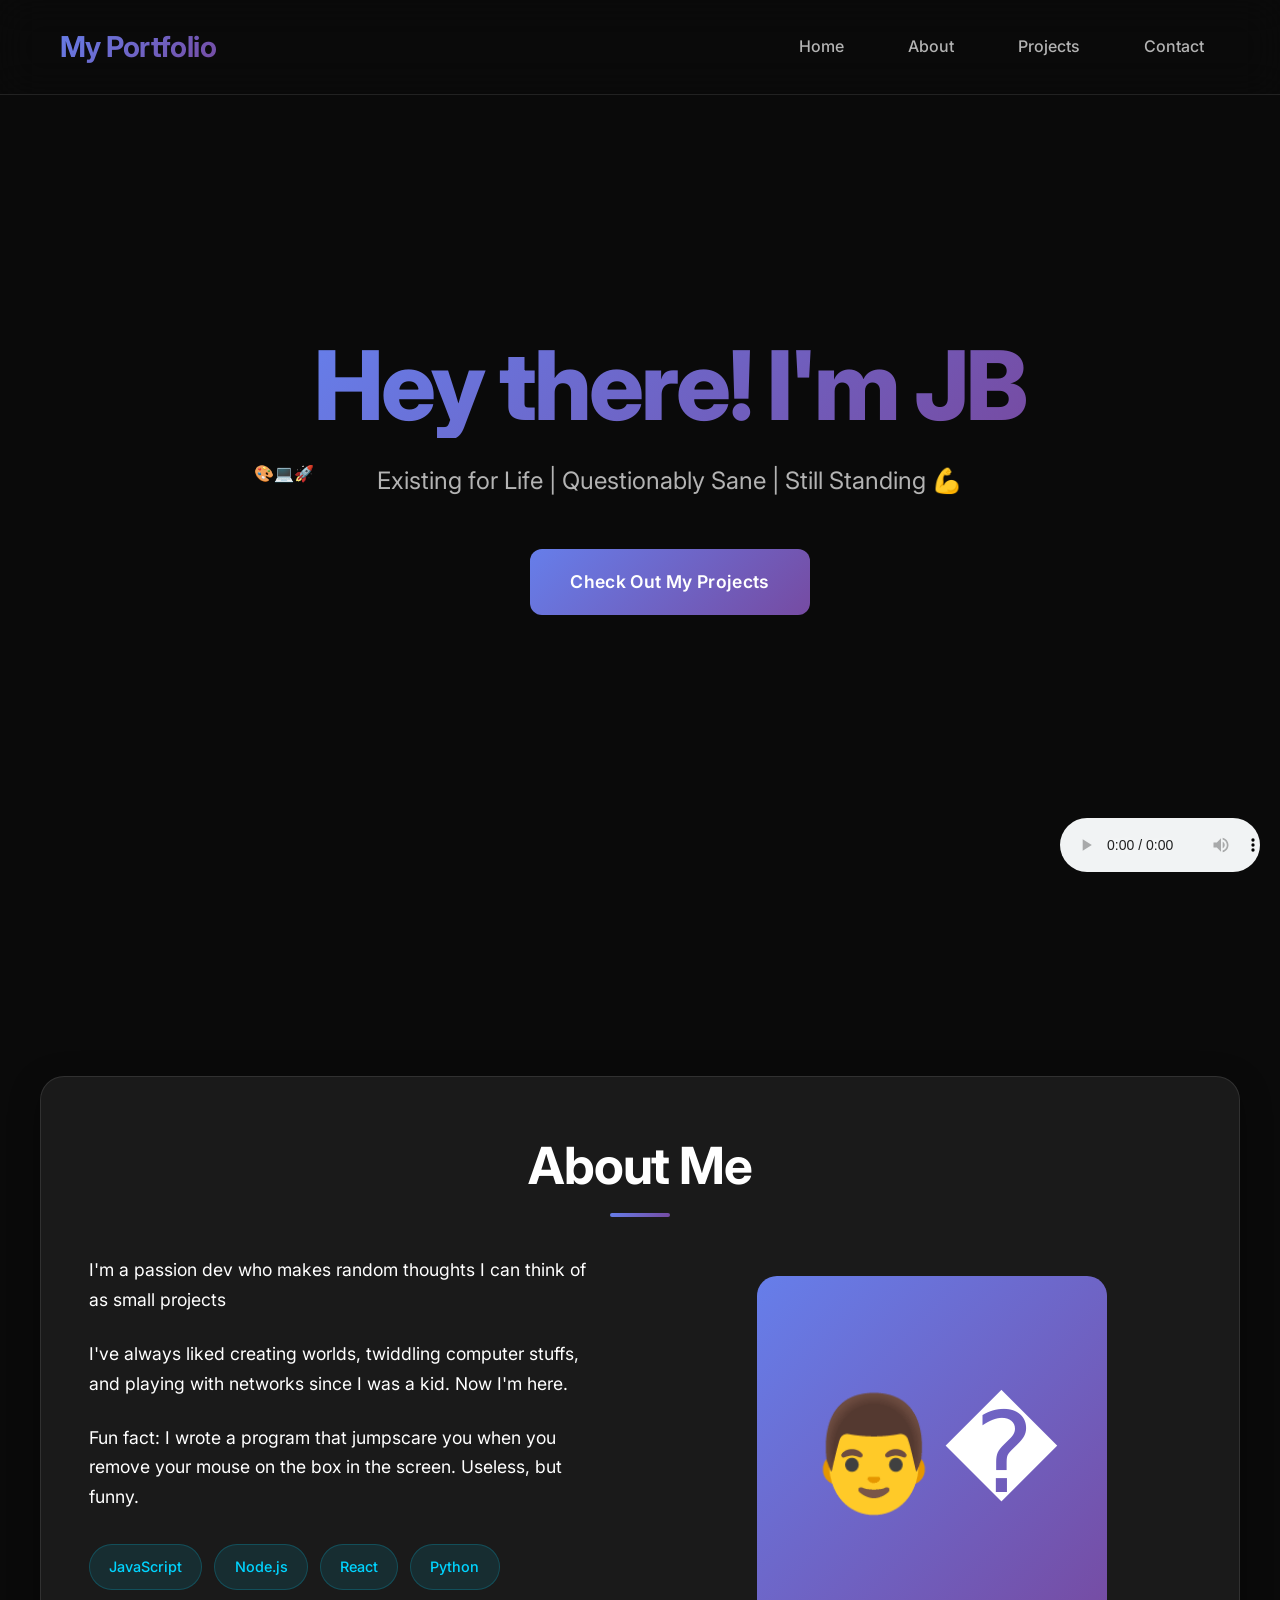
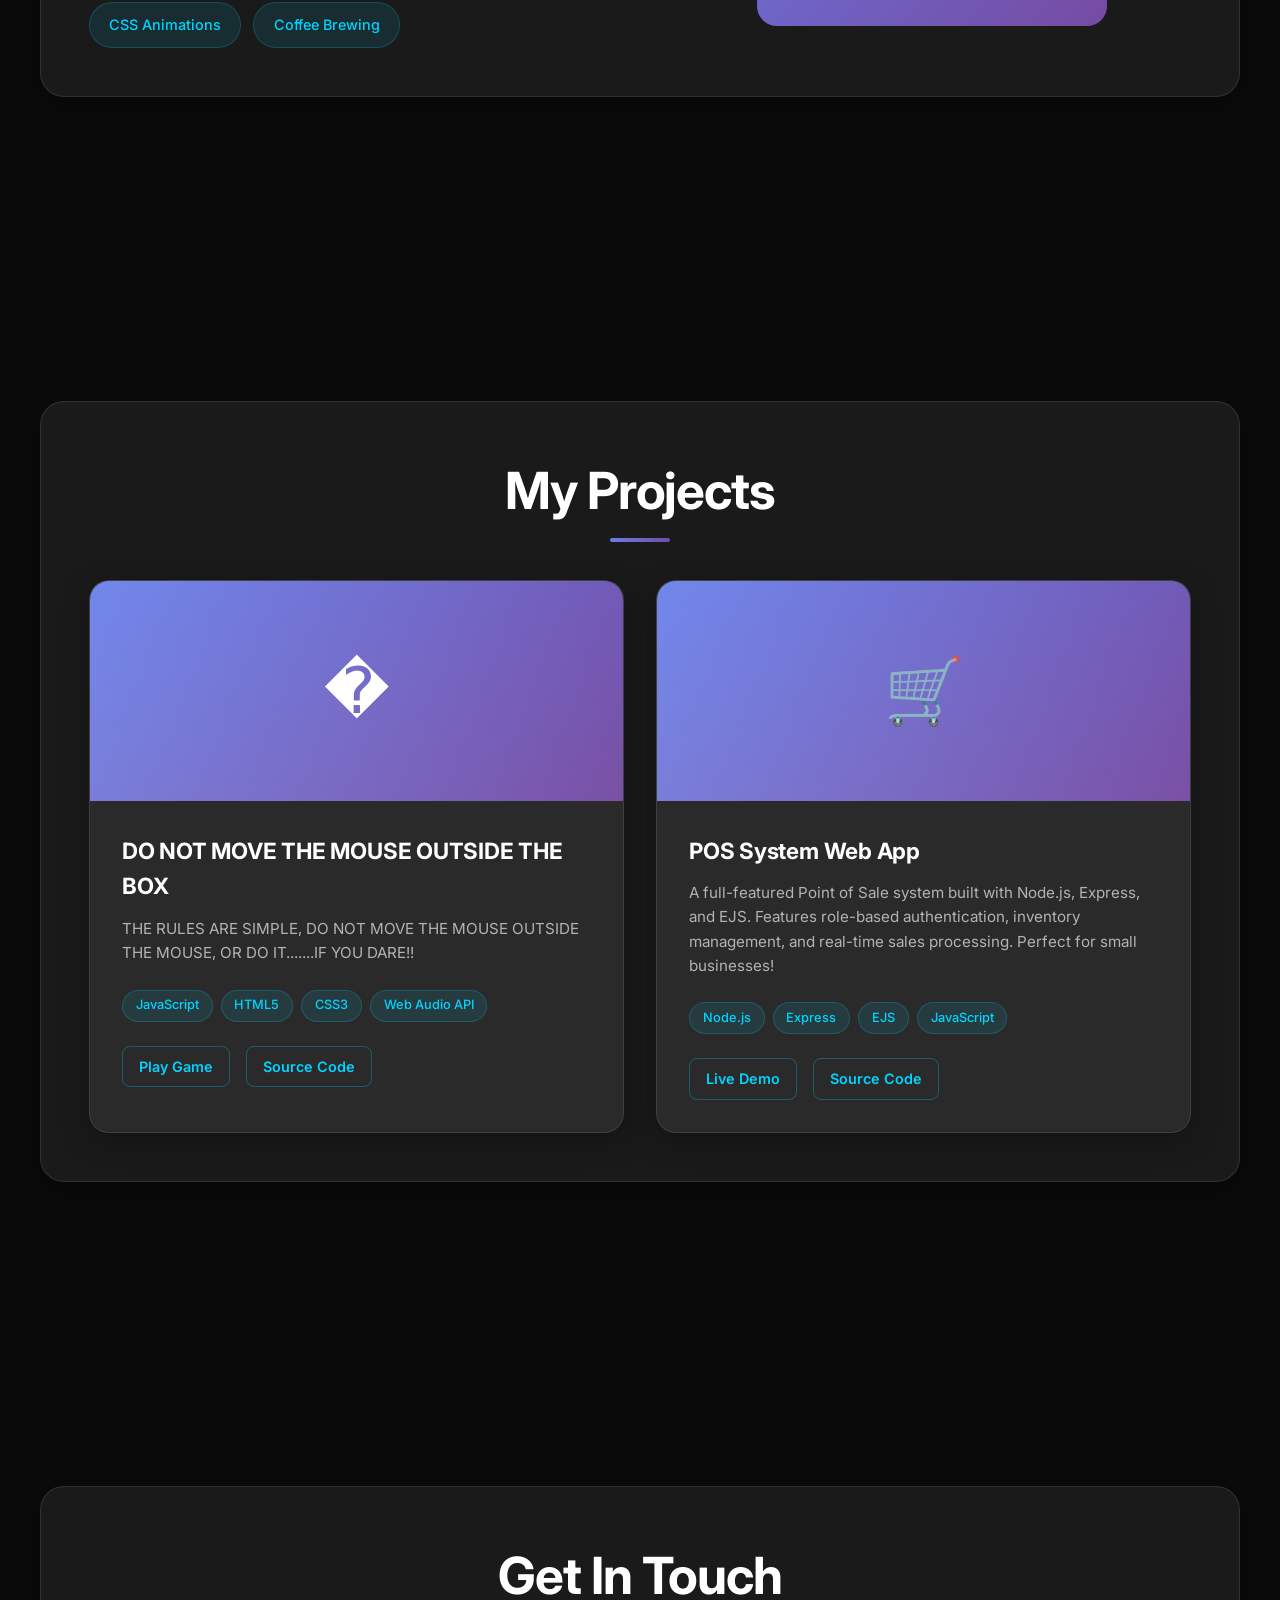
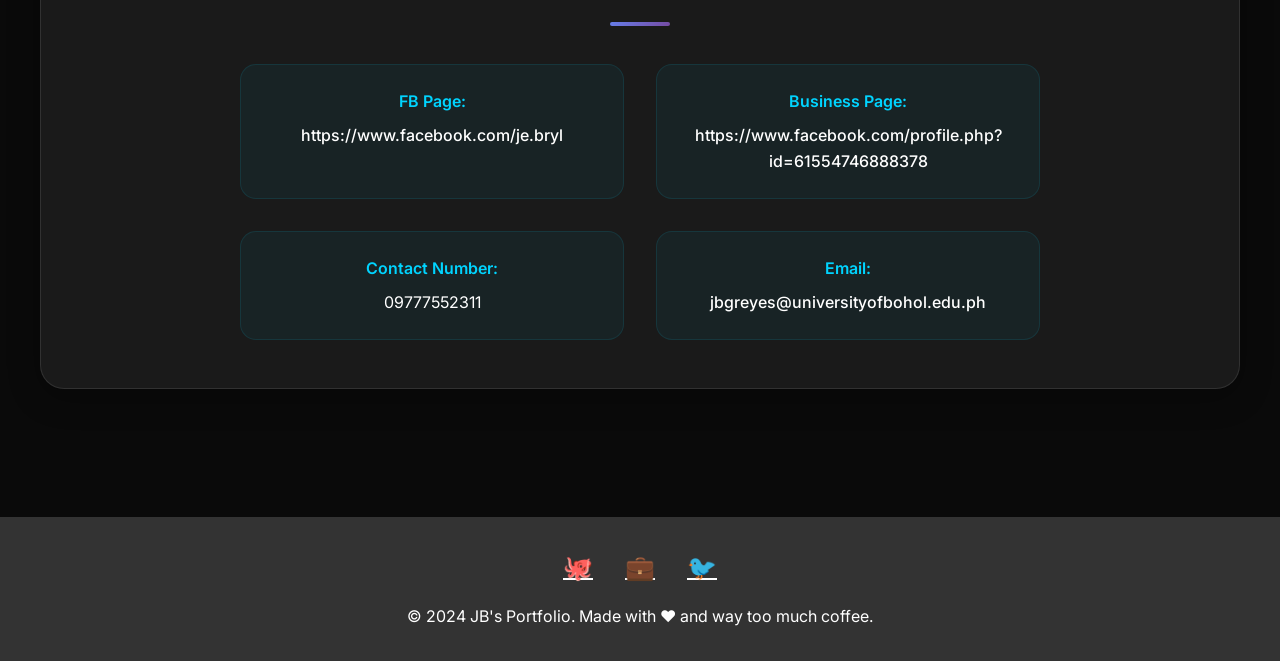
==== index.html @ 323957d1 "Add files via upload" ====
<!DOCTYPE html>
<html lang="en">
<head>
    <meta charset="UTF-8">
    <meta name="viewport" content="width=device-width, initial-scale=1.0">
    <title>JB's Epic Portfolio - Still Standing Edition</title>
    <link href="https://fonts.googleapis.com/css2?family=Inter:wght@300;400;500;600;700&family=JetBrains+Mono:wght@400;500&display=swap" rel="stylesheet">
    <style>
        :root {
            --bg-primary: #0a0a0a;
            --bg-secondary: #1a1a1a;
            --bg-accent: #2a2a2a;
            --text-primary: #ffffff;
            --text-secondary: #b3b3b3;
            --accent-color: #00d4ff;
            --accent-hover: #00a8cc;
            --border-color: #333333;
            --shadow: 0 8px 32px rgba(0, 0, 0, 0.3);
            --shadow-hover: 0 12px 40px rgba(0, 0, 0, 0.4);
            --gradient: linear-gradient(135deg, #667eea 0%, #764ba2 100%);
        }

        * {
            margin: 0;
            padding: 0;
            box-sizing: border-box;
        }

        body {
            font-family: 'Inter', -apple-system, BlinkMacSystemFont, 'Segoe UI', Roboto, sans-serif;
            line-height: 1.6;
            color: var(--text-primary);
            background: var(--bg-primary);
            overflow-x: hidden;
            scroll-behavior: smooth;
        }
        
        /* Full-screen GIF background */
        #gif-background {
            position: fixed;
            top: 0;
            left: 0;
            width: 100%;
            height: 100%;
            background: url('cat.gif') no-repeat center center;
            background-size: cover;
            background-attachment: fixed;
            z-index: -1;
            opacity: 0.8;
            pointer-events: none;
        }

        .container {
            max-width: 1200px;
            margin: 0 auto;
            padding: 0 20px;
        }

        /* Header */
        header {
            position: fixed;
            top: 0;
            width: 100%;
            background: rgba(10, 10, 10, 0.8);
            backdrop-filter: blur(20px);
            -webkit-backdrop-filter: blur(20px);
            border-bottom: 1px solid rgba(255, 255, 255, 0.1);
            z-index: 1000;
            padding: 1.5rem 0;
            transition: all 0.3s ease;
        }

        header.scrolled {
            background: rgba(10, 10, 10, 0.95);
            padding: 1rem 0;
        }

        nav {
            display: flex;
            justify-content: space-between;
            align-items: center;
        }

        .logo {
            font-size: 1.8rem;
            font-weight: 700;
            color: var(--text-primary);
            background: var(--gradient);
            -webkit-background-clip: text;
            -webkit-text-fill-color: transparent;
            background-clip: text;
            animation: none;
            letter-spacing: -0.02em;
        }

        nav ul {
            display: flex;
            list-style: none;
            gap: 2rem;
        }

        nav a {
            text-decoration: none;
            color: var(--text-secondary);
            font-weight: 500;
            font-size: 1rem;
            transition: all 0.3s cubic-bezier(0.4, 0, 0.2, 1);
            position: relative;
            padding: 0.5rem 1rem;
            border-radius: 8px;
        }

        nav a:hover {
            color: var(--accent-color);
            background: rgba(0, 212, 255, 0.1);
        }

        nav a::after {
            content: '';
            position: absolute;
            bottom: 0;
            left: 50%;
            width: 0;
            height: 2px;
            background: var(--accent-color);
            transition: all 0.3s ease;
            transform: translateX(-50%);
        }

        nav a:hover::after {
            width: 80%;
        }

        /* Hero Section */
        .hero {
            min-height: 100vh;
            display: flex;
            align-items: center;
            justify-content: center;
            position: relative;
            background: var(--bg-primary);
            overflow: hidden;
        }

        .hero::before {
            content: '';
            position: absolute;
            top: 0;
            left: 0;
            right: 0;
            bottom: 0;
            background: var(--gradient);
            opacity: 0.1;
            z-index: -1;
        }

        .hero-content {
            text-align: center;
            z-index: 2;
            max-width: 800px;
            animation: slideUp 1s cubic-bezier(0.4, 0, 0.2, 1);
        }

        @keyframes slideUp {
            from {
                opacity: 0;
                transform: translateY(60px);
            }
            to {
                opacity: 1;
                transform: translateY(0);
            }
        }

        .hero h1 {
            font-size: clamp(3rem, 8vw, 6rem);
            font-weight: 800;
            margin-bottom: 1.5rem;
            background: var(--gradient);
            -webkit-background-clip: text;
            -webkit-text-fill-color: transparent;
            background-clip: text;
            letter-spacing: -0.03em;
            line-height: 1.1;
        }

        .hero p {
            font-size: clamp(1.1rem, 2.5vw, 1.5rem);
            font-weight: 400;
            margin-bottom: 3rem;
            color: var(--text-secondary);
            max-width: 600px;
            margin-left: auto;
            margin-right: auto;
        }

        .btn {
            display: inline-flex;
            align-items: center;
            justify-content: center;
            padding: 1.2rem 2.5rem;
            background: var(--gradient);
            color: white;
            text-decoration: none;
            border-radius: 12px;
            font-weight: 600;
            font-size: 1.1rem;
            letter-spacing: 0.02em;
            transition: all 0.3s cubic-bezier(0.4, 0, 0.2, 1);
            position: relative;
            overflow: hidden;
            border: none;
            cursor: pointer;
        }

        .btn::before {
            content: '';
            position: absolute;
            top: 0;
            left: -100%;
            width: 100%;
            height: 100%;
            background: linear-gradient(90deg, transparent, rgba(255, 255, 255, 0.2), transparent);
            transition: left 0.5s ease;
        }

        .btn:hover::before {
            left: 100%;
        }

        .btn:hover {
            transform: translateY(-4px);
            box-shadow: var(--shadow-hover);
            filter: brightness(1.1);
        }

        section {
            padding: 8rem 0 5rem;
            background: var(--bg-primary);
            position: relative;
        }

        .section-content {
            opacity: 0;
            transform: translateY(40px);
            transition: all 0.8s cubic-bezier(0.4, 0, 0.2, 1);
            background: var(--bg-secondary);
            backdrop-filter: blur(20px);
            -webkit-backdrop-filter: blur(20px);
            border: 1px solid rgba(255, 255, 255, 0.1);
            margin: 3rem auto;
            max-width: 1200px;
            border-radius: 24px;
            padding: 3rem;
            box-shadow: var(--shadow);
        }

        .section-content.animate {
            opacity: 1;
            transform: translateY(0);
        }

        h2 {
            font-size: clamp(2rem, 4vw, 3.5rem);
            font-weight: 700;
            margin-bottom: 3rem;
            text-align: center;
            color: var(--text-primary);
            position: relative;
            letter-spacing: -0.02em;
        }

        h2::after {
            content: '';
            position: absolute;
            bottom: -10px;
            left: 50%;
            transform: translateX(-50%);
            width: 60px;
            height: 4px;
            background: var(--gradient);
            border-radius: 2px;
        }

        /* About Section */
        .about-grid {
            display: grid;
            grid-template-columns: 1fr 1fr;
            gap: 4rem;
            align-items: center;
        }

        .about-text {
            font-size: 1.1rem;
            line-height: 1.7;
            color: var(--text-primary);
        }

        .about-text p {
            margin-bottom: 1.5rem;
        }

        .skill-tags {
            display: flex;
            flex-wrap: wrap;
            gap: 0.75rem;
            margin-top: 2rem;
        }

        .skill-tag {
            background: rgba(0, 212, 255, 0.1);
            color: var(--accent-color);
            padding: 0.6rem 1.2rem;
            border-radius: 25px;
            font-size: 0.9rem;
            font-weight: 500;
            border: 1px solid rgba(0, 212, 255, 0.2);
            transition: all 0.3s cubic-bezier(0.4, 0, 0.2, 1);
            cursor: pointer;
        }

        .skill-tag:hover {
            transform: translateY(-2px) scale(1.05);
            background: var(--accent-color);
            color: var(--bg-primary);
            box-shadow: var(--shadow);
        }

        .profile-pic {
            width: 350px;
            height: 350px;
            background: var(--gradient);
            border-radius: 20px;
            display: flex;
            align-items: center;
            justify-content: center;
            font-size: 6rem;
            position: relative;
            overflow: hidden;
            margin: 0 auto;
        }

        .profile-pic::before {
            content: '👨‍�';
            position: absolute;
            font-size: 7rem;
            animation: float 6s ease-in-out infinite;
        }

        @keyframes float {
            0%, 100% { transform: translateY(0px); }
            50% { transform: translateY(-20px); }
        }

        /* Projects Section */
        .projects-grid {
            display: grid;
            grid-template-columns: repeat(auto-fit, minmax(320px, 1fr));
            gap: 2rem;
        }

        .project-card {
            background: var(--bg-accent);
            backdrop-filter: blur(20px);
            -webkit-backdrop-filter: blur(20px);
            border: 1px solid rgba(255, 255, 255, 0.1);
            border-radius: 20px;
            overflow: hidden;
            transition: all 0.4s cubic-bezier(0.4, 0, 0.2, 1);
            position: relative;
            box-shadow: var(--shadow);
        }

        .project-card::before {
            content: '';
            position: absolute;
            top: 0;
            left: 0;
            right: 0;
            bottom: 0;
            background: linear-gradient(135deg, rgba(0, 212, 255, 0.1), rgba(102, 126, 234, 0.1));
            opacity: 0;
            transition: opacity 0.3s ease;
            z-index: -1;
        }

        .project-card:hover::before {
            opacity: 1;
        }

        .project-card:hover {
            transform: translateY(-8px);
            box-shadow: var(--shadow-hover);
            border-color: rgba(0, 212, 255, 0.3);
        }

        .project-image {
            height: 220px;
            background: var(--gradient);
            display: flex;
            align-items: center;
            justify-content: center;
            font-size: 4rem;
            position: relative;
            overflow: hidden;
        }

        .project-image::before {
            content: '';
            position: absolute;
            top: 0;
            left: 0;
            right: 0;
            bottom: 0;
            background: linear-gradient(45deg, rgba(255, 255, 255, 0.1), transparent);
            z-index: 1;
        }

        .project-content {
            padding: 2rem;
            position: relative;
            z-index: 2;
        }

        .project-title {
            font-size: 1.4rem;
            font-weight: 700;
            margin-bottom: 0.8rem;
            color: var(--text-primary);
            letter-spacing: -0.01em;
        }

        .project-description {
            color: var(--text-secondary);
            margin-bottom: 1.5rem;
            line-height: 1.6;
            font-size: 0.95rem;
        }

        .project-tech {
            display: flex;
            flex-wrap: wrap;
            gap: 0.5rem;
            margin-bottom: 1.5rem;
        }

        .tech-tag {
            background: rgba(0, 212, 255, 0.1);
            color: var(--accent-color);
            padding: 0.3rem 0.8rem;
            border-radius: 20px;
            font-size: 0.8rem;
            font-weight: 500;
            border: 1px solid rgba(0, 212, 255, 0.2);
        }

        .project-links {
            display: flex;
            gap: 1rem;
        }

        .project-link {
            color: var(--accent-color);
            text-decoration: none;
            font-weight: 600;
            font-size: 0.9rem;
            transition: all 0.3s ease;
            padding: 0.5rem 1rem;
            border-radius: 8px;
            border: 1px solid rgba(0, 212, 255, 0.3);
        }

        .project-link:hover {
            background: var(--accent-color);
            color: var(--bg-primary);
            transform: translateY(-2px);
        }

        /* Contact Section */
        .contact-info {
            display: grid;
            grid-template-columns: repeat(auto-fit, minmax(300px, 1fr));
            gap: 2rem;
            max-width: 800px;
            margin: 0 auto;
        }

        .contact-item {
            background: rgba(0, 212, 255, 0.05);
            border: 1px solid rgba(0, 212, 255, 0.1);
            border-radius: 16px;
            padding: 1.5rem;
            text-align: center;
            transition: all 0.3s cubic-bezier(0.4, 0, 0.2, 1);
        }

        .contact-item:hover {
            transform: translateY(-4px);
            background: rgba(0, 212, 255, 0.1);
            border-color: rgba(0, 212, 255, 0.3);
            box-shadow: var(--shadow);
        }

        .contact-item strong {
            color: var(--accent-color);
            font-weight: 600;
            font-size: 1rem;
            margin-bottom: 0.5rem;
            display: block;
        }

        .contact-item a {
            color: var(--text-primary);
            text-decoration: none;
            font-weight: 500;
            transition: color 0.3s ease;
        }

        .contact-item a:hover {
            color: var(--accent-color);
        }

        /* Footer */
        footer {
            background: #333;
            color: white;
            text-align: center;
            padding: 2rem 0;
        }

        .social-links {
            display: flex;
            justify-content: center;
            gap: 2rem;
            margin-bottom: 1rem;
        }

        .social-link {
            color: white;
            font-size: 1.5rem;
            transition: all 0.3s ease;
        }

        .social-link:hover {
            transform: scale(1.2);
        }

        /* Audio */
        #bgm {
            position: fixed;
            bottom: 20px;
            right: 20px;
            z-index: 1000;
        }

        #bgm audio {
            width: 200px;
        }

        /* Responsive */
        @media (max-width: 768px) {
            .hero h1 {
                font-size: 2.5rem;
            }

            .about-grid {
                grid-template-columns: 1fr;
                gap: 2rem;
            }

            nav ul {
                display: none;
            }
        }
    </style>
</head>
<body>
    <!-- Background Music -->
    <div id="bgm">
        <audio controls autoplay loop volume="0.1">
            <source src="Elton John - I'm Still Standing 0.mp3" type="audio/mpeg">
            Your browser does not support the audio element.
        </audio>
    </div>

    <!-- Header -->
    <header>
        <nav class="container">
            <div class="logo">My Portfolio</div>
            <ul>
                <li><a href="#home">Home</a></li>
                <li><a href="#about">About</a></li>
                <li><a href="#projects">Projects</a></li>
                <li><a href="#contact">Contact</a></li>
            </ul>
        </nav>
    </header>

    <!-- Hero Section -->
    <section id="home" class="hero">
        <div class="floating">🎨</div>
        <div class="floating">💻</div>
        <div class="floating">🚀</div>
        <div class="hero-content">
            <h1>Hey there! I'm JB</h1>
            <p>Existing for Life | Questionably Sane | Still Standing 💪</p>
            <a href="#projects" class="btn">Check Out My Projects</a>
        </div>
    </section>

    <!-- About Section -->
    <section id="about">
        <div class="container section-content">
            <h2>About Me</h2>
            <div class="about-grid">
                <div class="about-text">
                    <p>I'm a passion dev who makes random thoughts I can think of as small projects</p>
                    <p>I've always liked creating worlds, twiddling computer stuffs, and playing with networks since I was a kid. Now I'm here.</p>
                    <p>Fun fact: I wrote a program that jumpscare you when you remove your mouse on the box in the screen. Useless, but funny.</p>
                    <div class="skill-tags">
                        <span class="skill-tag">JavaScript</span>
                        <span class="skill-tag">Node.js</span>
                        <span class="skill-tag">React</span>
                        <span class="skill-tag">Python</span>
                        <span class="skill-tag">CSS Animations</span>
                        <span class="skill-tag">Coffee Brewing</span>
                    </div>
                </div>
                <div class="profile-pic"></div>
            </div>
        </div>
    </section>

    <!-- Projects Section -->
    <section id="projects">
        <div class="container section-content">
            <h2>My Projects</h2>
            <div class="projects-grid">
                <div class="project-card">
                    <div class="project-image">�</div>
                    <div class="project-content">
                        <h3 class="project-title">DO NOT MOVE THE MOUSE OUTSIDE THE BOX</h3>
                        <p class="project-description">THE RULES ARE SIMPLE, DO NOT MOVE THE MOUSE OUTSIDE THE MOUSE, OR DO IT.......IF YOU DARE!!</p>
                        <div class="project-tech">
                            <span class="tech-tag">JavaScript</span>
                            <span class="tech-tag">HTML5</span>
                            <span class="tech-tag">CSS3</span>
                            <span class="tech-tag">Web Audio API</span>
                        </div>
                        <div class="project-links">
                            <a href="foxy-jumpscare.html" class="project-link" target="_blank">Play Game</a>
                            <a href="#" class="project-link" onclick="alert('Inspired by Five Nights at Freddy\'s - the scariest jumpscare in gaming history!')">Source Code</a>
                        </div>
                    </div>
                </div>

                <div class="project-card">
                    <div class="project-image">🛒</div>
                    <div class="project-content">
                        <h3 class="project-title">POS System Web App</h3>
                        <p class="project-description">A full-featured Point of Sale system built with Node.js, Express, and EJS. Features role-based authentication, inventory management, and real-time sales processing. Perfect for small businesses!</p>
                        <div class="project-tech">
                            <span class="tech-tag">Node.js</span>
                            <span class="tech-tag">Express</span>
                            <span class="tech-tag">EJS</span>
                            <span class="tech-tag">JavaScript</span>
                        </div>
                        <div class="project-links">
                            <a href="pos-supabase.html" class="project-link" target="_blank">Live Demo</a>
                            <a href="#" class="project-link" onclick="alert('Source code on GitHub!')">Source Code</a>
                        </div>
                    </div>
                </div>
            </div>
        </div>
    </section>

    <!-- Contact Section -->
    <section id="contact">
        <div class="container section-content">
            <h2>Get In Touch</h2>
            <div class="contact-info">
                <div class="contact-item">
                    <strong>FB Page:</strong> <a href="https://www.facebook.com/je.bryl" target="_blank">https://www.facebook.com/je.bryl</a>
                </div>
                <div class="contact-item">
                    <strong>Business Page:</strong> <a href="https://www.facebook.com/profile.php?id=61554746888378" target="_blank">https://www.facebook.com/profile.php?id=61554746888378</a>
                </div>
                <div class="contact-item">
                    <strong>Contact Number:</strong> 09777552311
                </div>
                <div class="contact-item">
                    <strong>Email:</strong> <a href="mailto:jbgreyes@universityofbohol.edu.ph">jbgreyes@universityofbohol.edu.ph</a>
                </div>
            </div>
        </div>
    </section>

    <!-- Footer -->
    <footer>
        <div class="container">
            <div class="social-links">
                <a href="#" class="social-link" onclick="alert('GitHub coming soon!')">🐙</a>
                <a href="#" class="social-link" onclick="alert('LinkedIn profile!')">💼</a>
                <a href="#" class="social-link" onclick="alert('Twitter for tech memes!')">🐦</a>
            </div>
            <p>&copy; 2024 JB's Portfolio. Made with ❤️ and way too much coffee.</p>
        </div>
    </footer>

    <script>
        // Scroll animations
        const observerOptions = {
            threshold: 0.1,
            rootMargin: '0px 0px -50px 0px'
        };

        const observer = new IntersectionObserver((entries) => {
            entries.forEach(entry => {
                if (entry.isIntersecting) {
                    entry.target.classList.add('animate');
                }
            });
        }, observerOptions);

        document.querySelectorAll('.section-content').forEach(section => {
            observer.observe(section);
        });

        // Smooth scrolling for navigation
        document.querySelectorAll('a[href^="#"]').forEach(anchor => {
            anchor.addEventListener('click', function (e) {
                e.preventDefault();
                const target = document.querySelector(this.getAttribute('href'));
                target.scrollIntoView({
                    behavior: 'smooth',
                    block: 'start'
                });
            });
        });

        // Set audio volume to low and handle autoplay
        document.addEventListener('DOMContentLoaded', () => {
            const audio = document.querySelector('audio');
            if (audio) {
                audio.volume = 0.1;
                // Try to play on user interaction
                const playAudio = () => {
                    audio.muted = false;
                    audio.play().catch(e => console.log('Audio autoplay blocked'));
                    document.removeEventListener('click', playAudio);
                    document.removeEventListener('scroll', playAudio);
                };
                document.addEventListener('click', playAudio);
                document.addEventListener('scroll', playAudio);
            }
        });

        // Add some fun interactions
        document.addEventListener('click', (e) => {
            if (e.target.classList.contains('skill-tag')) {
                e.target.style.transform = 'scale(1.2) rotate(5deg)';
                setTimeout(() => {
                    e.target.style.transform = '';
                }, 200);
            }
        });
    </script>
</body>
</html>
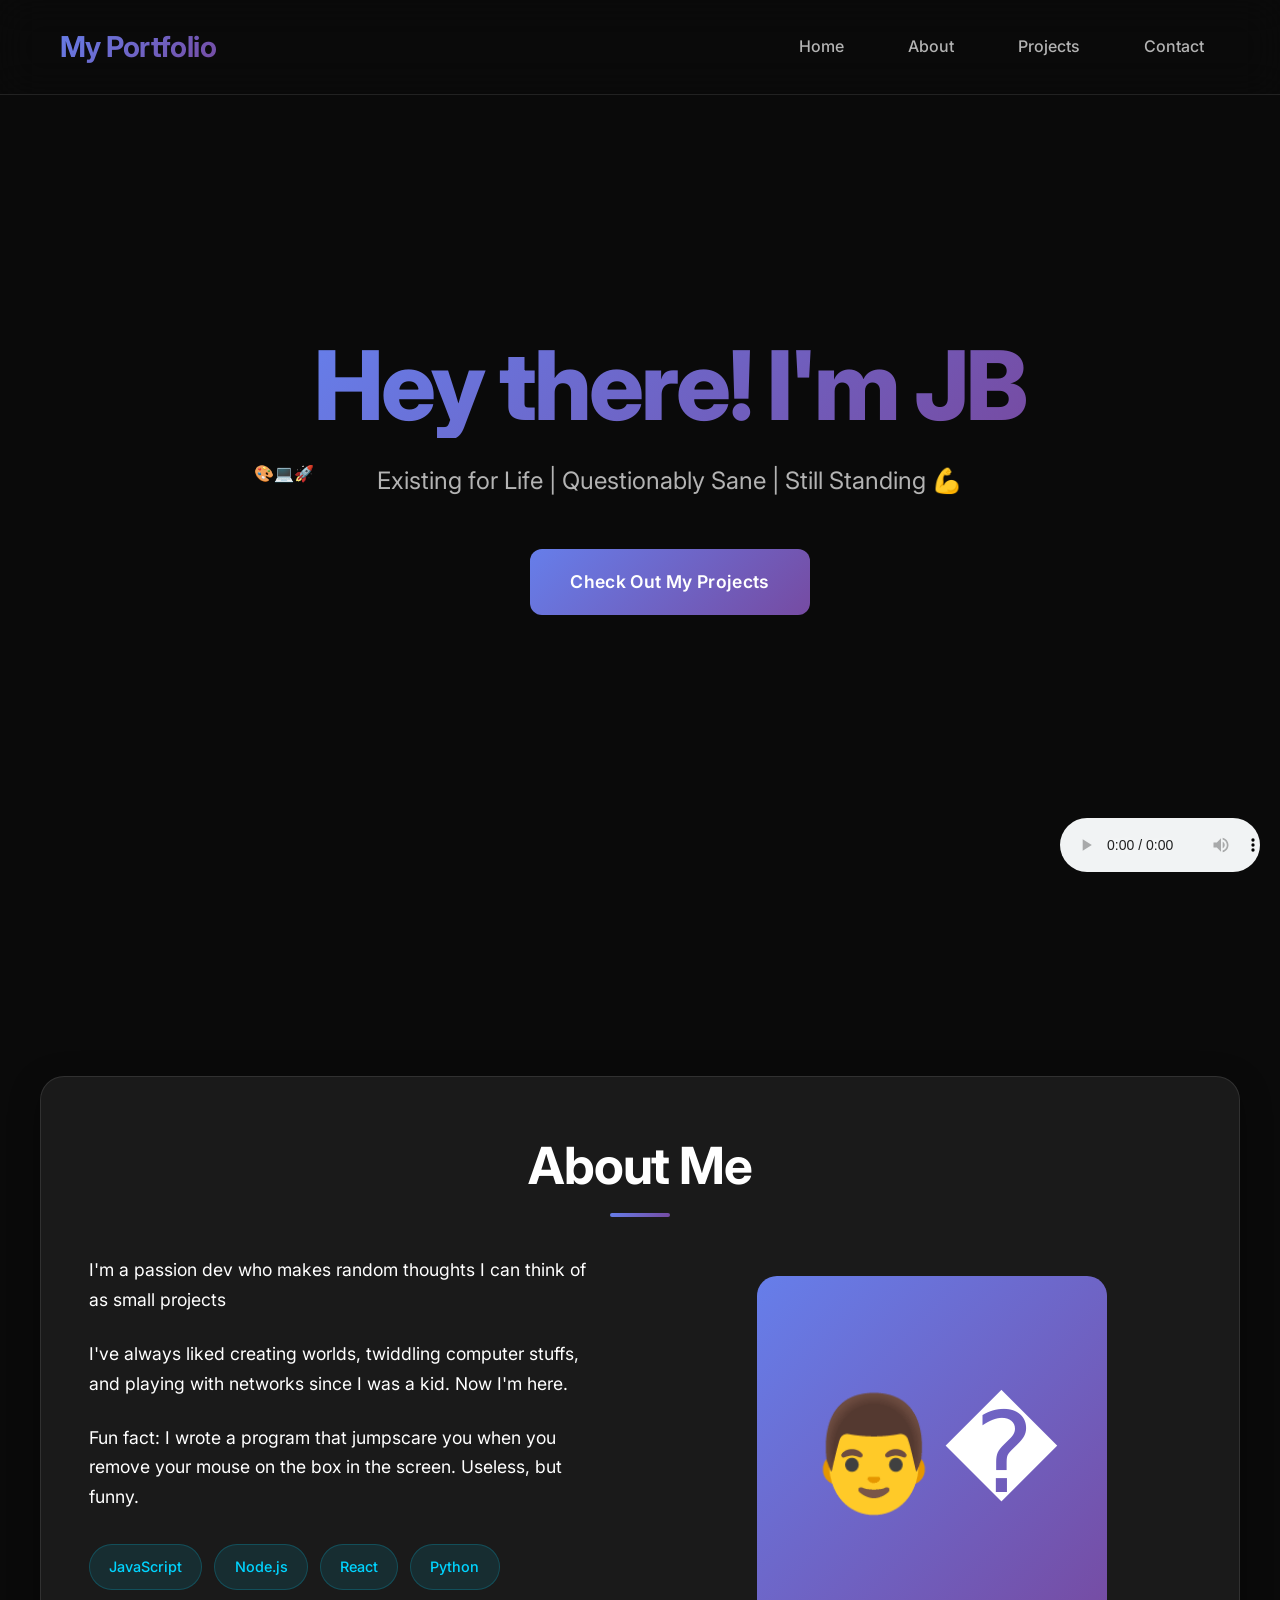
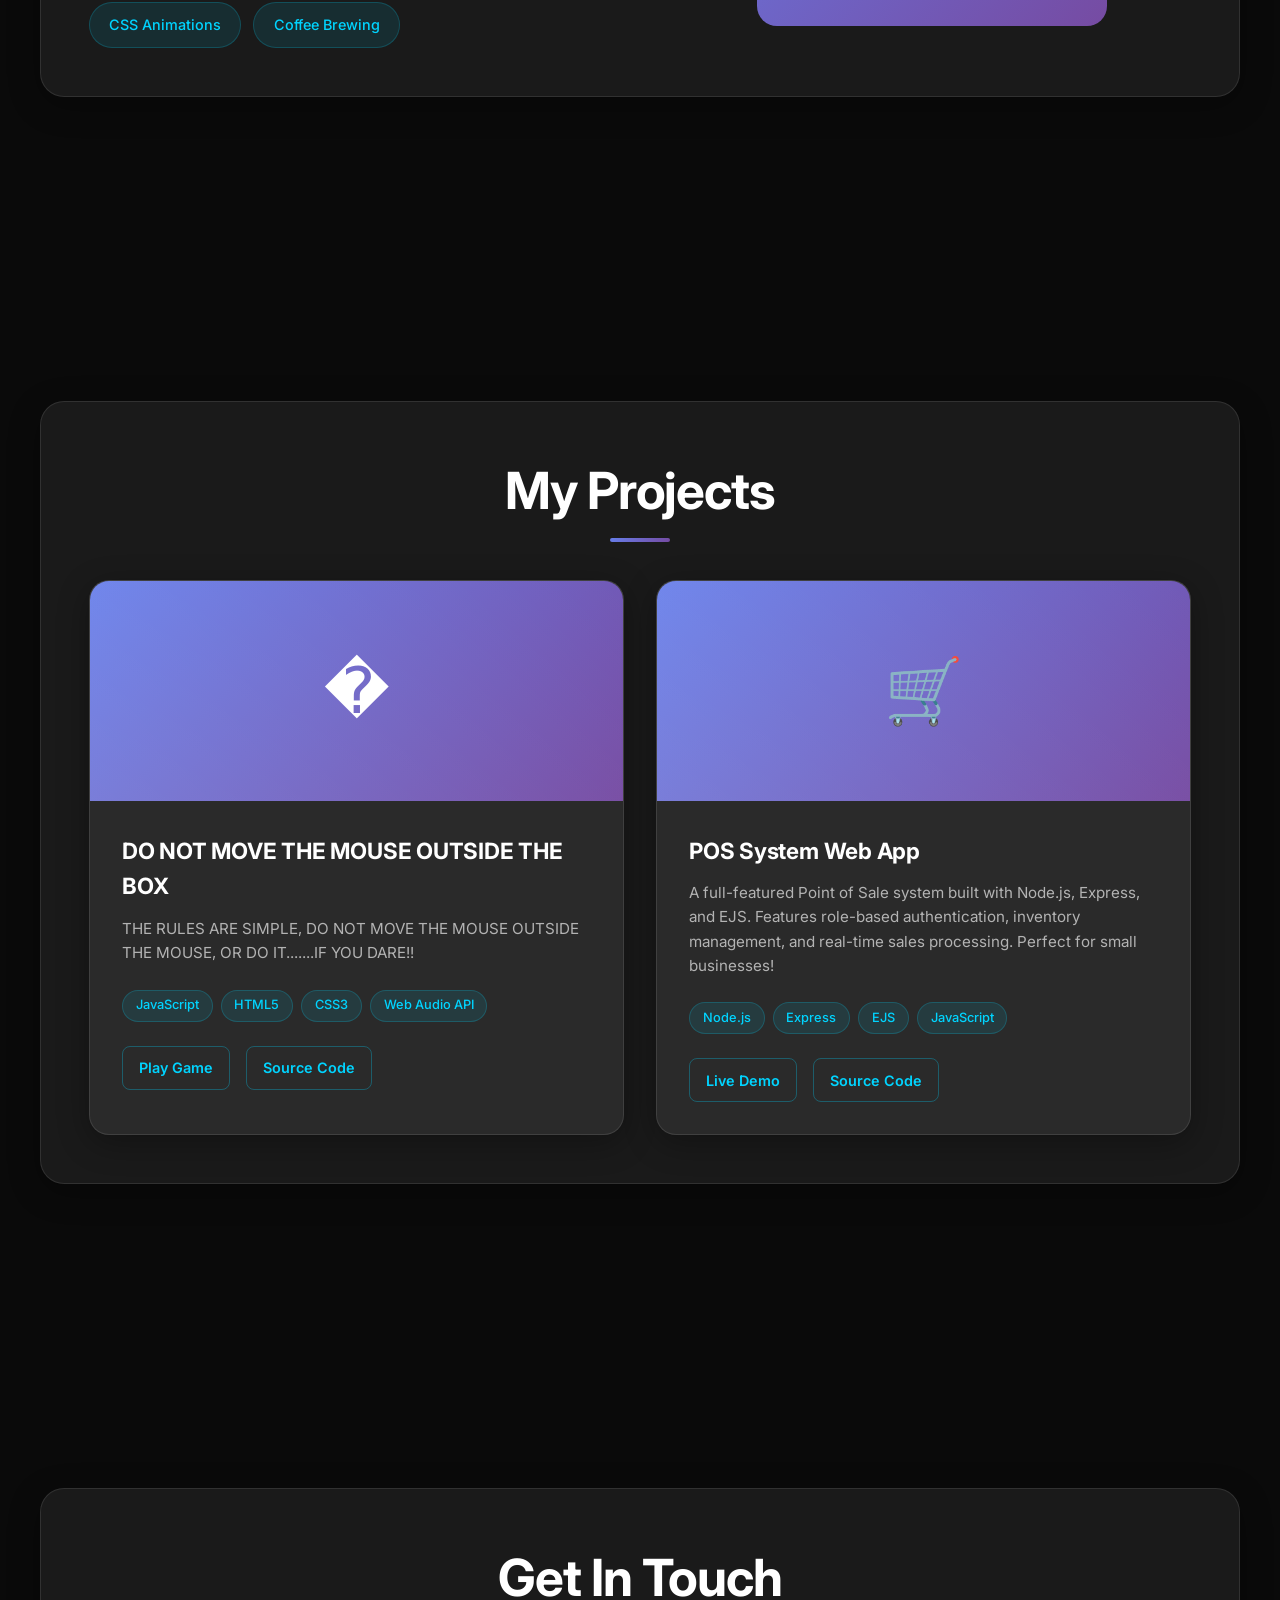
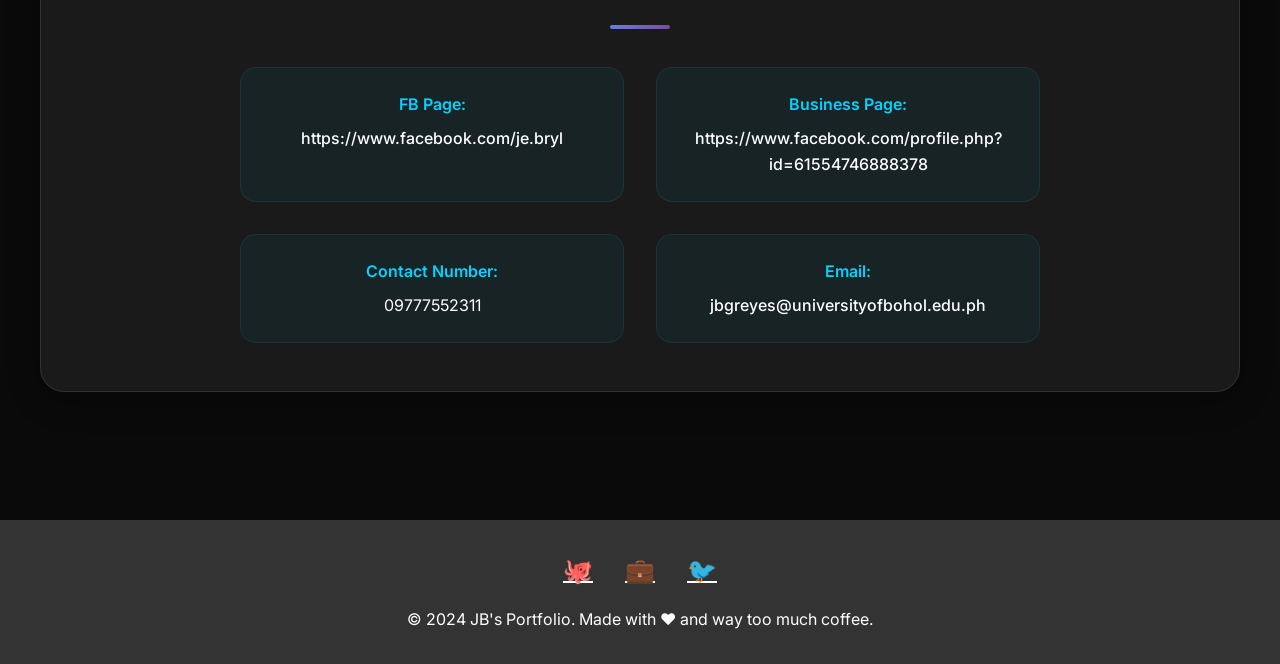
==== commit 509a3c01: "Add files via upload" ====
--- a/index.html
+++ b/index.html
@@ -33,6 +33,7 @@
             background: var(--bg-primary);
             overflow-x: hidden;
             scroll-behavior: smooth;
+            -webkit-text-size-adjust: 100%;
         }
         
         /* Full-screen GIF background */
@@ -468,6 +469,10 @@
             padding: 0.5rem 1rem;
             border-radius: 8px;
             border: 1px solid rgba(0, 212, 255, 0.3);
+            min-height: 44px;
+            display: inline-flex;
+            align-items: center;
+            justify-content: center;
         }
 
         .project-link:hover {
@@ -558,9 +563,114 @@
         }
 
         /* Responsive */
+        @media (max-width: 1024px) {
+            .section-content {
+                margin: 2rem auto;
+                padding: 2rem;
+            }
+
+            .about-grid {
+                gap: 2rem;
+            }
+
+            .profile-pic {
+                width: 280px;
+                height: 280px;
+            }
+
+            nav ul {
+                gap: 1rem;
+            }
+        }
+
+        @media (min-width: 769px) and (max-width: 1180px) {
+            .projects-grid {
+                grid-template-columns: repeat(2, minmax(280px, 1fr));
+            }
+
+            .contact-info {
+                grid-template-columns: repeat(2, minmax(260px, 1fr));
+            }
+        }
+
+        @media (min-width: 700px) and (max-width: 1180px) and (orientation: landscape) {
+            header {
+                padding: 0.8rem 0;
+            }
+
+            .logo {
+                font-size: 1.4rem;
+            }
+
+            nav ul {
+                gap: 0.5rem;
+                flex-wrap: wrap;
+                justify-content: flex-end;
+            }
+
+            nav a {
+                padding: 0.35rem 0.55rem;
+                font-size: 0.88rem;
+            }
+
+            .hero {
+                min-height: 88vh;
+            }
+
+            .hero p {
+                margin-bottom: 1.6rem;
+            }
+
+            section {
+                padding: 5rem 0 3rem;
+            }
+
+            .section-content {
+                padding: 1.4rem;
+                border-radius: 16px;
+            }
+
+            .project-image {
+                height: 180px;
+                font-size: 3.1rem;
+            }
+
+            #bgm audio {
+                width: 150px;
+            }
+        }
+
         @media (max-width: 768px) {
+            #gif-background {
+                background-attachment: scroll;
+                background-position: center;
+            }
+
+            header {
+                padding: 1rem 0;
+            }
+
+            nav {
+                flex-direction: column;
+                align-items: flex-start;
+                gap: 0.75rem;
+            }
+
+            .logo {
+                font-size: 1.4rem;
+            }
+
             .hero h1 {
                 font-size: 2.5rem;
+            }
+
+            .hero p {
+                margin-bottom: 2rem;
+            }
+
+            .btn {
+                width: 100%;
+                max-width: 320px;
             }
 
             .about-grid {
@@ -569,7 +679,71 @@
             }
 
             nav ul {
-                display: none;
+                display: flex;
+                width: 100%;
+                gap: 0.4rem;
+                flex-wrap: wrap;
+            }
+
+            nav a {
+                padding: 0.45rem 0.65rem;
+                font-size: 0.92rem;
+            }
+
+            section {
+                padding: 6rem 0 3.5rem;
+            }
+
+            .section-content {
+                padding: 1.2rem;
+                border-radius: 14px;
+            }
+
+            .projects-grid {
+                grid-template-columns: 1fr;
+            }
+
+            .project-content {
+                padding: 1.2rem;
+            }
+
+            .project-links {
+                flex-direction: column;
+            }
+
+            .project-link {
+                width: 100%;
+            }
+
+            #bgm {
+                right: 10px;
+                bottom: 10px;
+            }
+
+            #bgm audio {
+                width: 140px;
+            }
+
+            .social-links {
+                gap: 1rem;
+            }
+        }
+
+        @media (max-width: 480px) {
+            .container {
+                padding: 0 12px;
+            }
+
+            .hero h1 {
+                font-size: 2rem;
+            }
+
+            .hero p {
+                font-size: 1rem;
+            }
+
+            .contact-info {
+                grid-template-columns: 1fr;
             }
         }
     </style>
@@ -666,7 +840,7 @@
                             <span class="tech-tag">JavaScript</span>
                         </div>
                         <div class="project-links">
-                            <a href="pos-supabase.html" class="project-link" target="_blank">Live Demo</a>
+                            <a href="pos-static.html" class="project-link" target="_blank">Live Demo</a>
                             <a href="#" class="project-link" onclick="alert('Source code on GitHub!')">Source Code</a>
                         </div>
                     </div>
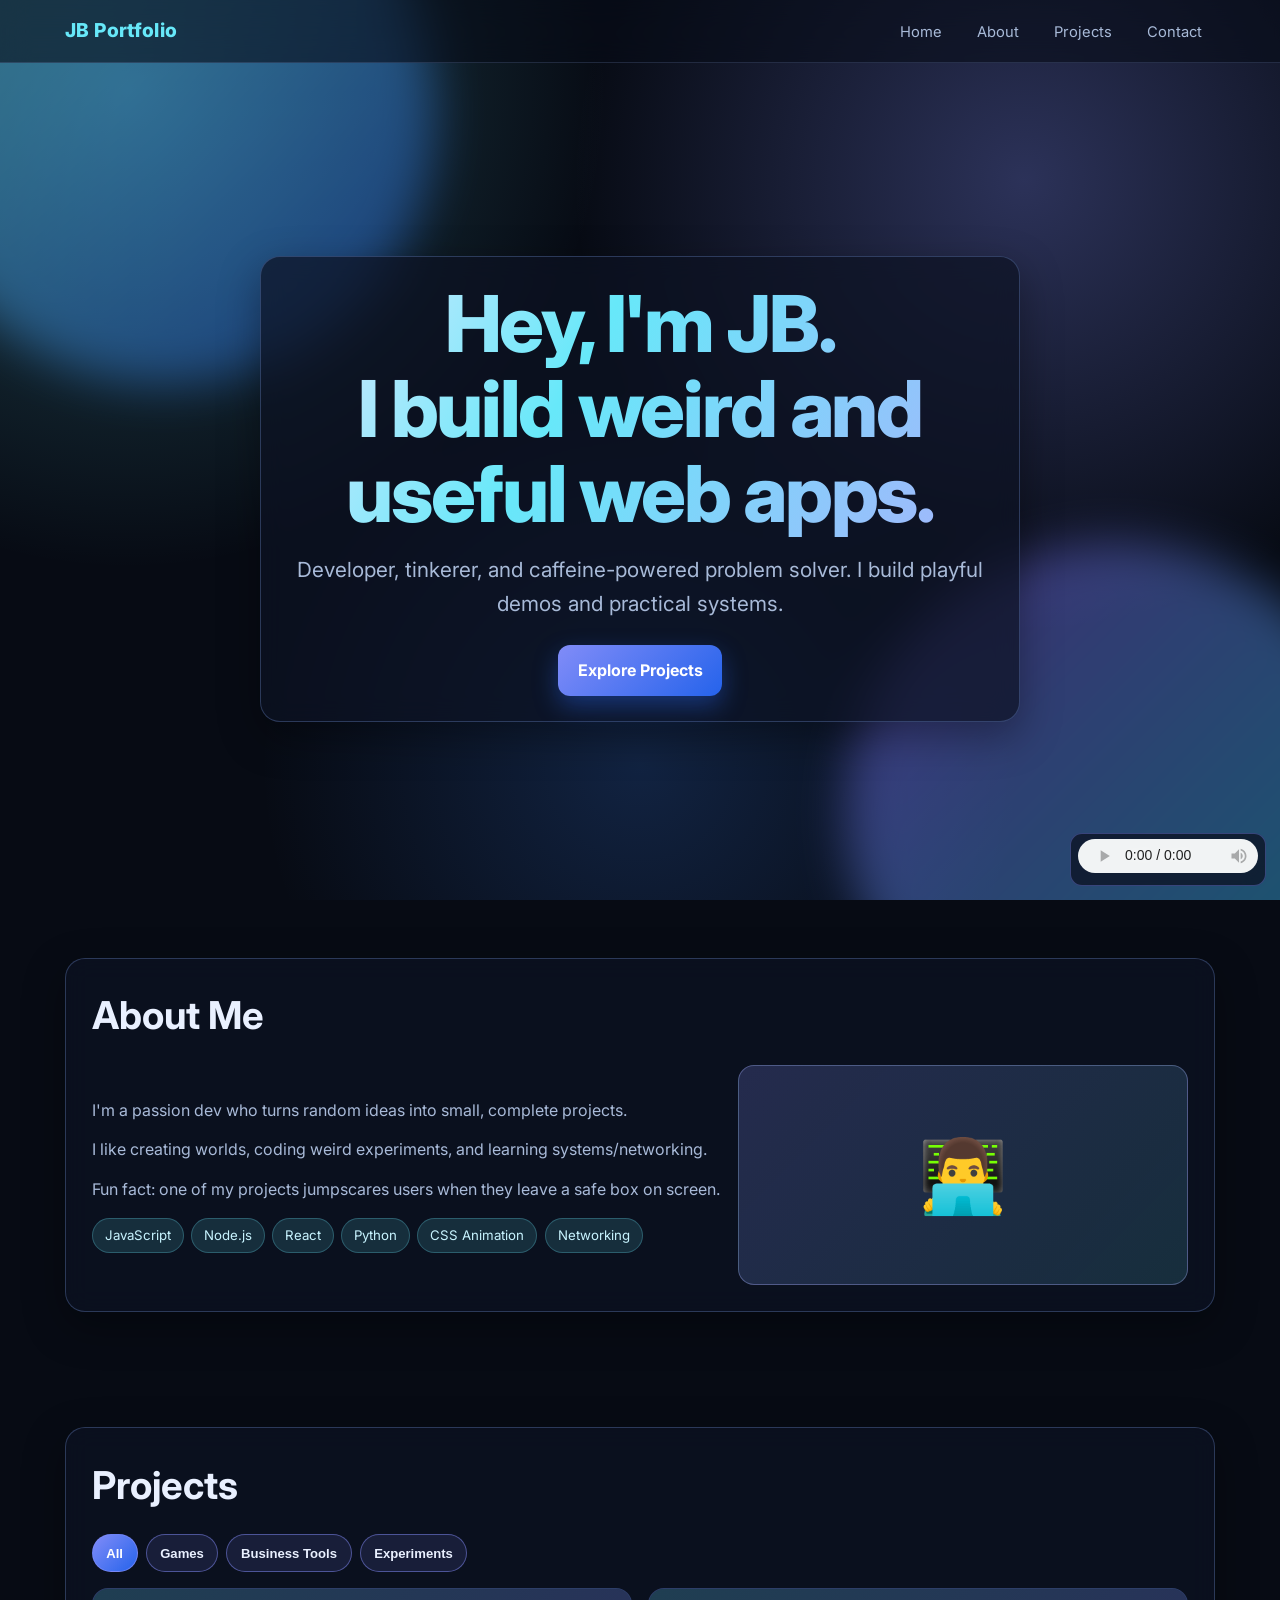
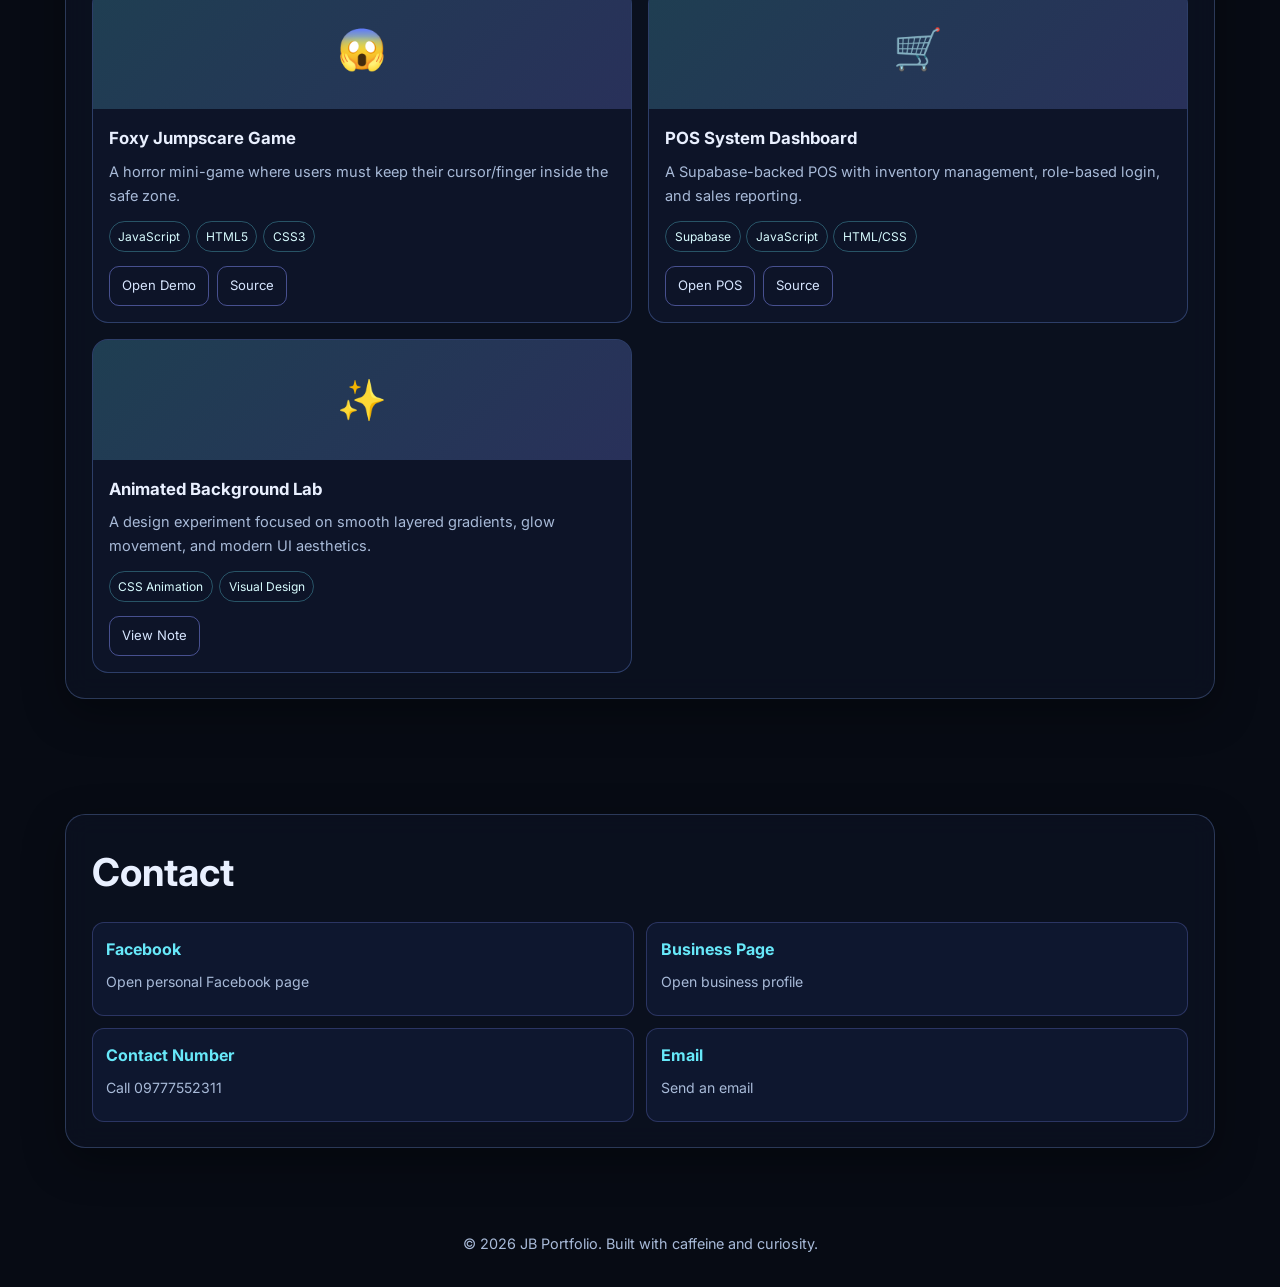
==== commit 8233a388: "Add files via upload" ====
--- a/index.html
+++ b/index.html
@@ -3,21 +3,18 @@
 <head>
     <meta charset="UTF-8">
     <meta name="viewport" content="width=device-width, initial-scale=1.0">
-    <title>JB's Epic Portfolio - Still Standing Edition</title>
-    <link href="https://fonts.googleapis.com/css2?family=Inter:wght@300;400;500;600;700&family=JetBrains+Mono:wght@400;500&display=swap" rel="stylesheet">
+    <title>JB | Portfolio</title>
+    <link href="https://fonts.googleapis.com/css2?family=Inter:wght@300;400;500;600;700;800&display=swap" rel="stylesheet">
     <style>
         :root {
-            --bg-primary: #0a0a0a;
-            --bg-secondary: #1a1a1a;
-            --bg-accent: #2a2a2a;
-            --text-primary: #ffffff;
-            --text-secondary: #b3b3b3;
-            --accent-color: #00d4ff;
-            --accent-hover: #00a8cc;
-            --border-color: #333333;
-            --shadow: 0 8px 32px rgba(0, 0, 0, 0.3);
-            --shadow-hover: 0 12px 40px rgba(0, 0, 0, 0.4);
-            --gradient: linear-gradient(135deg, #667eea 0%, #764ba2 100%);
+            --bg: #070b14;
+            --surface: rgba(13, 19, 35, 0.72);
+            --surface-border: rgba(137, 175, 255, 0.26);
+            --text: #e9f0ff;
+            --muted: #a8bad8;
+            --accent: #67e8f9;
+            --accent2: #818cf8;
+            --shadow: 0 14px 40px rgba(0, 0, 0, 0.34);
         }
 
         * {
@@ -26,741 +23,455 @@
             box-sizing: border-box;
         }
 
+        html {
+            scroll-behavior: smooth;
+        }
+
         body {
-            font-family: 'Inter', -apple-system, BlinkMacSystemFont, 'Segoe UI', Roboto, sans-serif;
-            line-height: 1.6;
-            color: var(--text-primary);
-            background: var(--bg-primary);
+            font-family: "Inter", sans-serif;
+            background: var(--bg);
+            color: var(--text);
+            line-height: 1.65;
             overflow-x: hidden;
-            scroll-behavior: smooth;
             -webkit-text-size-adjust: 100%;
         }
-        
-        /* Full-screen GIF background */
-        #gif-background {
+
+        .bg-layer {
             position: fixed;
-            top: 0;
-            left: 0;
-            width: 100%;
-            height: 100%;
-            background: url('cat.gif') no-repeat center center;
-            background-size: cover;
-            background-attachment: fixed;
-            z-index: -1;
-            opacity: 0.8;
-            pointer-events: none;
+            inset: 0;
+            z-index: -2;
+            background:
+                radial-gradient(circle at 10% 10%, rgba(103, 232, 249, 0.26), transparent 34%),
+                radial-gradient(circle at 80% 20%, rgba(129, 140, 248, 0.3), transparent 36%),
+                radial-gradient(circle at 50% 85%, rgba(59, 130, 246, 0.2), transparent 38%),
+                #070b14;
+            overflow: hidden;
+        }
+
+        .bg-layer::before,
+        .bg-layer::after {
+            content: "";
+            position: absolute;
+            width: 42vmax;
+            height: 42vmax;
+            border-radius: 999px;
+            filter: blur(24px);
+            opacity: 0.42;
+            animation: drift 20s ease-in-out infinite alternate;
+        }
+
+        .bg-layer::before {
+            background: linear-gradient(135deg, #67e8f9 0%, #2563eb 100%);
+            top: -12vmax;
+            left: -8vmax;
+        }
+
+        .bg-layer::after {
+            background: linear-gradient(135deg, #8b5cf6 0%, #22d3ee 100%);
+            bottom: -14vmax;
+            right: -8vmax;
+            animation-delay: -10s;
+        }
+
+        @keyframes drift {
+            from { transform: translate3d(0, 0, 0) scale(1); }
+            to { transform: translate3d(5vmax, -3vmax, 0) scale(1.12); }
         }
 
         .container {
-            max-width: 1200px;
+            width: min(1150px, 92%);
             margin: 0 auto;
-            padding: 0 20px;
-        }
-
-        /* Header */
+        }
+
         header {
             position: fixed;
             top: 0;
             width: 100%;
-            background: rgba(10, 10, 10, 0.8);
-            backdrop-filter: blur(20px);
-            -webkit-backdrop-filter: blur(20px);
-            border-bottom: 1px solid rgba(255, 255, 255, 0.1);
-            z-index: 1000;
-            padding: 1.5rem 0;
-            transition: all 0.3s ease;
-        }
-
-        header.scrolled {
-            background: rgba(10, 10, 10, 0.95);
-            padding: 1rem 0;
+            z-index: 20;
+            backdrop-filter: blur(14px);
+            background: rgba(8, 12, 24, 0.6);
+            border-bottom: 1px solid rgba(159, 183, 255, 0.16);
         }
 
         nav {
             display: flex;
             justify-content: space-between;
             align-items: center;
+            padding: 0.95rem 0;
         }
 
         .logo {
-            font-size: 1.8rem;
-            font-weight: 700;
-            color: var(--text-primary);
-            background: var(--gradient);
+            font-size: 1.2rem;
+            font-weight: 800;
+            letter-spacing: 0.02em;
+            color: var(--accent);
+        }
+
+        nav ul {
+            display: flex;
+            gap: 0.6rem;
+            list-style: none;
+        }
+
+        nav a {
+            text-decoration: none;
+            color: var(--muted);
+            padding: 0.5rem 0.8rem;
+            border-radius: 10px;
+            font-size: 0.92rem;
+            transition: all 0.2s ease;
+        }
+
+        nav a:hover {
+            color: var(--text);
+            background: rgba(129, 140, 248, 0.18);
+        }
+
+        main {
+            padding-top: 78px;
+        }
+
+        section {
+            padding: 3.6rem 0;
+        }
+
+        .panel {
+            background: var(--surface);
+            border: 1px solid var(--surface-border);
+            border-radius: 20px;
+            box-shadow: var(--shadow);
+            backdrop-filter: blur(12px);
+            padding: 1.6rem;
+        }
+
+        .hero {
+            min-height: calc(100vh - 78px);
+            display: grid;
+            place-items: center;
+        }
+
+        .hero-content {
+            text-align: center;
+            max-width: 760px;
+        }
+
+        .hero h1 {
+            font-size: clamp(2.2rem, 7.2vw, 4.9rem);
+            line-height: 1.08;
+            font-weight: 800;
+            letter-spacing: -0.03em;
+            margin-bottom: 1rem;
+            background: linear-gradient(120deg, #e2e8ff 0%, #67e8f9 40%, #a5b4fc 100%);
             -webkit-background-clip: text;
             -webkit-text-fill-color: transparent;
             background-clip: text;
-            animation: none;
-            letter-spacing: -0.02em;
-        }
-
-        nav ul {
-            display: flex;
-            list-style: none;
-            gap: 2rem;
-        }
-
-        nav a {
-            text-decoration: none;
-            color: var(--text-secondary);
-            font-weight: 500;
-            font-size: 1rem;
-            transition: all 0.3s cubic-bezier(0.4, 0, 0.2, 1);
-            position: relative;
-            padding: 0.5rem 1rem;
-            border-radius: 8px;
-        }
-
-        nav a:hover {
-            color: var(--accent-color);
-            background: rgba(0, 212, 255, 0.1);
-        }
-
-        nav a::after {
-            content: '';
-            position: absolute;
-            bottom: 0;
-            left: 50%;
-            width: 0;
-            height: 2px;
-            background: var(--accent-color);
-            transition: all 0.3s ease;
-            transform: translateX(-50%);
-        }
-
-        nav a:hover::after {
-            width: 80%;
-        }
-
-        /* Hero Section */
-        .hero {
-            min-height: 100vh;
-            display: flex;
-            align-items: center;
-            justify-content: center;
-            position: relative;
-            background: var(--bg-primary);
-            overflow: hidden;
-        }
-
-        .hero::before {
-            content: '';
-            position: absolute;
-            top: 0;
-            left: 0;
-            right: 0;
-            bottom: 0;
-            background: var(--gradient);
-            opacity: 0.1;
-            z-index: -1;
-        }
-
-        .hero-content {
-            text-align: center;
-            z-index: 2;
-            max-width: 800px;
-            animation: slideUp 1s cubic-bezier(0.4, 0, 0.2, 1);
-        }
-
-        @keyframes slideUp {
-            from {
-                opacity: 0;
-                transform: translateY(60px);
-            }
-            to {
-                opacity: 1;
-                transform: translateY(0);
-            }
-        }
-
-        .hero h1 {
-            font-size: clamp(3rem, 8vw, 6rem);
-            font-weight: 800;
+        }
+
+        .hero p {
+            color: var(--muted);
+            font-size: clamp(1rem, 2.7vw, 1.3rem);
             margin-bottom: 1.5rem;
-            background: var(--gradient);
-            -webkit-background-clip: text;
-            -webkit-text-fill-color: transparent;
-            background-clip: text;
-            letter-spacing: -0.03em;
-            line-height: 1.1;
-        }
-
-        .hero p {
-            font-size: clamp(1.1rem, 2.5vw, 1.5rem);
-            font-weight: 400;
-            margin-bottom: 3rem;
-            color: var(--text-secondary);
-            max-width: 600px;
-            margin-left: auto;
-            margin-right: auto;
         }
 
         .btn {
             display: inline-flex;
             align-items: center;
             justify-content: center;
-            padding: 1.2rem 2.5rem;
-            background: var(--gradient);
-            color: white;
+            min-height: 44px;
+            padding: 0.75rem 1.2rem;
+            background: linear-gradient(135deg, var(--accent2), #2563eb);
+            color: #fff;
+            border: none;
+            border-radius: 12px;
             text-decoration: none;
-            border-radius: 12px;
-            font-weight: 600;
-            font-size: 1.1rem;
-            letter-spacing: 0.02em;
-            transition: all 0.3s cubic-bezier(0.4, 0, 0.2, 1);
-            position: relative;
-            overflow: hidden;
-            border: none;
-            cursor: pointer;
-        }
-
-        .btn::before {
-            content: '';
-            position: absolute;
-            top: 0;
-            left: -100%;
-            width: 100%;
-            height: 100%;
-            background: linear-gradient(90deg, transparent, rgba(255, 255, 255, 0.2), transparent);
-            transition: left 0.5s ease;
-        }
-
-        .btn:hover::before {
-            left: 100%;
+            font-weight: 700;
+            box-shadow: 0 10px 25px rgba(37, 99, 235, 0.4);
+            transition: transform 0.2s ease, filter 0.2s ease;
         }
 
         .btn:hover {
-            transform: translateY(-4px);
-            box-shadow: var(--shadow-hover);
-            filter: brightness(1.1);
-        }
-
-        section {
-            padding: 8rem 0 5rem;
-            background: var(--bg-primary);
-            position: relative;
-        }
-
-        .section-content {
-            opacity: 0;
-            transform: translateY(40px);
-            transition: all 0.8s cubic-bezier(0.4, 0, 0.2, 1);
-            background: var(--bg-secondary);
-            backdrop-filter: blur(20px);
-            -webkit-backdrop-filter: blur(20px);
-            border: 1px solid rgba(255, 255, 255, 0.1);
-            margin: 3rem auto;
-            max-width: 1200px;
-            border-radius: 24px;
-            padding: 3rem;
-            box-shadow: var(--shadow);
-        }
-
-        .section-content.animate {
-            opacity: 1;
-            transform: translateY(0);
+            transform: translateY(-2px);
+            filter: brightness(1.08);
         }
 
         h2 {
-            font-size: clamp(2rem, 4vw, 3.5rem);
-            font-weight: 700;
-            margin-bottom: 3rem;
-            text-align: center;
-            color: var(--text-primary);
-            position: relative;
-            letter-spacing: -0.02em;
-        }
-
-        h2::after {
-            content: '';
-            position: absolute;
-            bottom: -10px;
-            left: 50%;
-            transform: translateX(-50%);
-            width: 60px;
-            height: 4px;
-            background: var(--gradient);
-            border-radius: 2px;
-        }
-
-        /* About Section */
+            font-size: clamp(1.55rem, 4vw, 2.4rem);
+            margin-bottom: 1.1rem;
+        }
+
         .about-grid {
             display: grid;
-            grid-template-columns: 1fr 1fr;
-            gap: 4rem;
+            grid-template-columns: 1.4fr 1fr;
+            gap: 1rem;
             align-items: center;
         }
 
-        .about-text {
-            font-size: 1.1rem;
-            line-height: 1.7;
-            color: var(--text-primary);
-        }
-
         .about-text p {
-            margin-bottom: 1.5rem;
+            color: var(--muted);
+            margin-bottom: 0.8rem;
         }
 
         .skill-tags {
             display: flex;
             flex-wrap: wrap;
-            gap: 0.75rem;
-            margin-top: 2rem;
+            gap: 0.45rem;
+            margin-top: 1rem;
         }
 
         .skill-tag {
-            background: rgba(0, 212, 255, 0.1);
-            color: var(--accent-color);
-            padding: 0.6rem 1.2rem;
-            border-radius: 25px;
-            font-size: 0.9rem;
-            font-weight: 500;
-            border: 1px solid rgba(0, 212, 255, 0.2);
-            transition: all 0.3s cubic-bezier(0.4, 0, 0.2, 1);
-            cursor: pointer;
-        }
-
-        .skill-tag:hover {
-            transform: translateY(-2px) scale(1.05);
-            background: var(--accent-color);
-            color: var(--bg-primary);
-            box-shadow: var(--shadow);
-        }
-
-        .profile-pic {
-            width: 350px;
-            height: 350px;
-            background: var(--gradient);
-            border-radius: 20px;
-            display: flex;
-            align-items: center;
-            justify-content: center;
-            font-size: 6rem;
-            position: relative;
-            overflow: hidden;
-            margin: 0 auto;
-        }
-
-        .profile-pic::before {
-            content: '👨‍�';
-            position: absolute;
-            font-size: 7rem;
-            animation: float 6s ease-in-out infinite;
-        }
-
-        @keyframes float {
-            0%, 100% { transform: translateY(0px); }
-            50% { transform: translateY(-20px); }
-        }
-
-        /* Projects Section */
+            background: rgba(103, 232, 249, 0.14);
+            color: #c8f4ff;
+            border: 1px solid rgba(103, 232, 249, 0.25);
+            border-radius: 999px;
+            padding: 0.35rem 0.75rem;
+            font-size: 0.83rem;
+        }
+
+        .profile-box {
+            min-height: 220px;
+            border-radius: 16px;
+            background: linear-gradient(135deg, rgba(129, 140, 248, 0.22), rgba(103, 232, 249, 0.14));
+            border: 1px solid rgba(165, 180, 252, 0.35);
+            display: grid;
+            place-items: center;
+            font-size: 4.5rem;
+        }
+
         .projects-grid {
             display: grid;
-            grid-template-columns: repeat(auto-fit, minmax(320px, 1fr));
-            gap: 2rem;
+            grid-template-columns: repeat(2, minmax(260px, 1fr));
+            gap: 1rem;
+        }
+
+        .project-filters {
+            display: flex;
+            flex-wrap: wrap;
+            gap: 0.5rem;
+            margin-bottom: 1rem;
+        }
+
+        .filter-btn {
+            min-height: 38px;
+            border-radius: 999px;
+            border: 1px solid rgba(129, 140, 248, 0.5);
+            background: rgba(129, 140, 248, 0.12);
+            color: var(--text);
+            padding: 0.35rem 0.85rem;
+            font-size: 0.82rem;
+            cursor: pointer;
+            font-weight: 700;
+        }
+
+        .filter-btn.active {
+            background: linear-gradient(135deg, var(--accent2), #2563eb);
+            border-color: rgba(129, 140, 248, 0.7);
+            color: #ffffff;
+        }
+
+        .project-empty {
+            display: none;
+            border: 1px dashed rgba(129, 140, 248, 0.45);
+            border-radius: 12px;
+            padding: 1rem;
+            text-align: center;
+            color: var(--muted);
+            margin-top: 0.6rem;
         }
 
         .project-card {
-            background: var(--bg-accent);
-            backdrop-filter: blur(20px);
-            -webkit-backdrop-filter: blur(20px);
-            border: 1px solid rgba(255, 255, 255, 0.1);
-            border-radius: 20px;
+            background: rgba(15, 24, 44, 0.78);
+            border: 1px solid rgba(120, 155, 255, 0.3);
+            border-radius: 16px;
             overflow: hidden;
-            transition: all 0.4s cubic-bezier(0.4, 0, 0.2, 1);
-            position: relative;
-            box-shadow: var(--shadow);
-        }
-
-        .project-card::before {
-            content: '';
-            position: absolute;
-            top: 0;
-            left: 0;
-            right: 0;
-            bottom: 0;
-            background: linear-gradient(135deg, rgba(0, 212, 255, 0.1), rgba(102, 126, 234, 0.1));
-            opacity: 0;
-            transition: opacity 0.3s ease;
-            z-index: -1;
-        }
-
-        .project-card:hover::before {
-            opacity: 1;
+            transition: transform 0.2s ease, border-color 0.2s ease;
         }
 
         .project-card:hover {
-            transform: translateY(-8px);
-            box-shadow: var(--shadow-hover);
-            border-color: rgba(0, 212, 255, 0.3);
+            transform: translateY(-4px);
+            border-color: rgba(103, 232, 249, 0.62);
         }
 
         .project-image {
-            height: 220px;
-            background: var(--gradient);
-            display: flex;
-            align-items: center;
-            justify-content: center;
-            font-size: 4rem;
-            position: relative;
-            overflow: hidden;
-        }
-
-        .project-image::before {
-            content: '';
-            position: absolute;
-            top: 0;
-            left: 0;
-            right: 0;
-            bottom: 0;
-            background: linear-gradient(45deg, rgba(255, 255, 255, 0.1), transparent);
-            z-index: 1;
+            min-height: 120px;
+            display: grid;
+            place-items: center;
+            font-size: 2.5rem;
+            background: linear-gradient(135deg, rgba(103, 232, 249, 0.2), rgba(129, 140, 248, 0.24));
         }
 
         .project-content {
-            padding: 2rem;
-            position: relative;
-            z-index: 2;
+            padding: 1rem;
         }
 
         .project-title {
-            font-size: 1.4rem;
-            font-weight: 700;
+            margin-bottom: 0.45rem;
+            font-size: 1.05rem;
+        }
+
+        .project-description {
+            color: var(--muted);
+            font-size: 0.91rem;
             margin-bottom: 0.8rem;
-            color: var(--text-primary);
-            letter-spacing: -0.01em;
-        }
-
-        .project-description {
-            color: var(--text-secondary);
-            margin-bottom: 1.5rem;
-            line-height: 1.6;
-            font-size: 0.95rem;
         }
 
         .project-tech {
             display: flex;
             flex-wrap: wrap;
-            gap: 0.5rem;
-            margin-bottom: 1.5rem;
+            gap: 0.35rem;
+            margin-bottom: 0.85rem;
         }
 
         .tech-tag {
-            background: rgba(0, 212, 255, 0.1);
-            color: var(--accent-color);
-            padding: 0.3rem 0.8rem;
-            border-radius: 20px;
-            font-size: 0.8rem;
-            font-weight: 500;
-            border: 1px solid rgba(0, 212, 255, 0.2);
+            font-size: 0.75rem;
+            padding: 0.28rem 0.55rem;
+            border: 1px solid rgba(103, 232, 249, 0.3);
+            border-radius: 999px;
+            color: #d8fcff;
         }
 
         .project-links {
             display: flex;
-            gap: 1rem;
+            gap: 0.5rem;
+            flex-wrap: wrap;
         }
 
         .project-link {
-            color: var(--accent-color);
             text-decoration: none;
-            font-weight: 600;
-            font-size: 0.9rem;
-            transition: all 0.3s ease;
-            padding: 0.5rem 1rem;
-            border-radius: 8px;
-            border: 1px solid rgba(0, 212, 255, 0.3);
-            min-height: 44px;
+            color: #d7e6ff;
+            border: 1px solid rgba(129, 140, 248, 0.5);
+            border-radius: 10px;
+            padding: 0.42rem 0.75rem;
+            font-size: 0.82rem;
+            min-height: 40px;
             display: inline-flex;
             align-items: center;
-            justify-content: center;
         }
 
         .project-link:hover {
-            background: var(--accent-color);
-            color: var(--bg-primary);
-            transform: translateY(-2px);
-        }
-
-        /* Contact Section */
-        .contact-info {
+            background: rgba(129, 140, 248, 0.2);
+        }
+
+        .contact-grid {
             display: grid;
-            grid-template-columns: repeat(auto-fit, minmax(300px, 1fr));
-            gap: 2rem;
-            max-width: 800px;
-            margin: 0 auto;
+            grid-template-columns: repeat(2, minmax(220px, 1fr));
+            gap: 0.75rem;
         }
 
         .contact-item {
-            background: rgba(0, 212, 255, 0.05);
-            border: 1px solid rgba(0, 212, 255, 0.1);
-            border-radius: 16px;
-            padding: 1.5rem;
+            background: rgba(17, 29, 54, 0.72);
+            border: 1px solid rgba(129, 140, 248, 0.26);
+            border-radius: 12px;
+            padding: 0.85rem;
+            min-height: 94px;
+        }
+
+        .contact-item strong {
+            display: block;
+            color: var(--accent);
+            margin-bottom: 0.3rem;
+        }
+
+        .contact-link-card {
+            display: block;
+            text-decoration: none;
+            color: inherit;
+            transition: transform 0.2s ease, border-color 0.2s ease, background 0.2s ease;
+        }
+
+        .contact-link-card:hover {
+            transform: translateY(-3px);
+            border-color: rgba(103, 232, 249, 0.62);
+            background: rgba(25, 40, 74, 0.86);
+        }
+
+        .contact-link-card .meta {
+            color: var(--muted);
+            font-size: 0.88rem;
+        }
+
+        footer {
+            padding: 1.6rem 0 2rem;
             text-align: center;
-            transition: all 0.3s cubic-bezier(0.4, 0, 0.2, 1);
-        }
-
-        .contact-item:hover {
-            transform: translateY(-4px);
-            background: rgba(0, 212, 255, 0.1);
-            border-color: rgba(0, 212, 255, 0.3);
-            box-shadow: var(--shadow);
-        }
-
-        .contact-item strong {
-            color: var(--accent-color);
-            font-weight: 600;
-            font-size: 1rem;
-            margin-bottom: 0.5rem;
-            display: block;
-        }
-
-        .contact-item a {
-            color: var(--text-primary);
-            text-decoration: none;
-            font-weight: 500;
-            transition: color 0.3s ease;
-        }
-
-        .contact-item a:hover {
-            color: var(--accent-color);
-        }
-
-        /* Footer */
-        footer {
-            background: #333;
-            color: white;
-            text-align: center;
-            padding: 2rem 0;
-        }
-
-        .social-links {
-            display: flex;
-            justify-content: center;
-            gap: 2rem;
-            margin-bottom: 1rem;
-        }
-
-        .social-link {
-            color: white;
-            font-size: 1.5rem;
-            transition: all 0.3s ease;
-        }
-
-        .social-link:hover {
-            transform: scale(1.2);
-        }
-
-        /* Audio */
+            color: var(--muted);
+            font-size: 0.9rem;
+        }
+
         #bgm {
             position: fixed;
-            bottom: 20px;
-            right: 20px;
-            z-index: 1000;
+            right: 14px;
+            bottom: 14px;
+            z-index: 30;
+            background: rgba(10, 15, 30, 0.72);
+            border: 1px solid rgba(129, 140, 248, 0.36);
+            border-radius: 12px;
+            padding: 0.3rem 0.45rem;
+            backdrop-filter: blur(10px);
         }
 
         #bgm audio {
-            width: 200px;
-        }
-
-        /* Responsive */
-        @media (max-width: 1024px) {
-            .section-content {
-                margin: 2rem auto;
-                padding: 2rem;
+            width: 180px;
+            height: 34px;
+        }
+
+        .fade-in {
+            opacity: 0;
+            transform: translateY(16px);
+            transition: opacity 0.45s ease, transform 0.45s ease;
+        }
+
+        .fade-in.show {
+            opacity: 1;
+            transform: translateY(0);
+        }
+
+        @media (max-width: 980px) {
+            .about-grid,
+            .projects-grid,
+            .contact-grid {
+                grid-template-columns: 1fr;
             }
-
-            .about-grid {
-                gap: 2rem;
+        }
+
+        @media (max-width: 760px) {
+            nav {
+                flex-direction: column;
+                align-items: flex-start;
+                gap: 0.5rem;
             }
 
-            .profile-pic {
-                width: 280px;
-                height: 280px;
+            nav ul {
+                flex-wrap: wrap;
             }
 
-            nav ul {
-                gap: 1rem;
+            .panel {
+                padding: 1rem;
+                border-radius: 14px;
             }
-        }
-
-        @media (min-width: 769px) and (max-width: 1180px) {
-            .projects-grid {
-                grid-template-columns: repeat(2, minmax(280px, 1fr));
-            }
-
-            .contact-info {
-                grid-template-columns: repeat(2, minmax(260px, 1fr));
-            }
-        }
-
-        @media (min-width: 700px) and (max-width: 1180px) and (orientation: landscape) {
-            header {
-                padding: 0.8rem 0;
-            }
-
-            .logo {
-                font-size: 1.4rem;
-            }
-
-            nav ul {
-                gap: 0.5rem;
-                flex-wrap: wrap;
-                justify-content: flex-end;
-            }
-
-            nav a {
-                padding: 0.35rem 0.55rem;
-                font-size: 0.88rem;
-            }
-
-            .hero {
-                min-height: 88vh;
-            }
-
-            .hero p {
-                margin-bottom: 1.6rem;
-            }
-
-            section {
-                padding: 5rem 0 3rem;
-            }
-
-            .section-content {
-                padding: 1.4rem;
-                border-radius: 16px;
-            }
-
-            .project-image {
-                height: 180px;
-                font-size: 3.1rem;
+
+            #bgm {
+                right: 8px;
+                bottom: 8px;
             }
 
             #bgm audio {
                 width: 150px;
             }
         }
-
-        @media (max-width: 768px) {
-            #gif-background {
-                background-attachment: scroll;
-                background-position: center;
-            }
-
-            header {
-                padding: 1rem 0;
-            }
-
-            nav {
-                flex-direction: column;
-                align-items: flex-start;
-                gap: 0.75rem;
-            }
-
-            .logo {
-                font-size: 1.4rem;
-            }
-
-            .hero h1 {
-                font-size: 2.5rem;
-            }
-
-            .hero p {
-                margin-bottom: 2rem;
-            }
-
-            .btn {
-                width: 100%;
-                max-width: 320px;
-            }
-
-            .about-grid {
-                grid-template-columns: 1fr;
-                gap: 2rem;
-            }
-
-            nav ul {
-                display: flex;
-                width: 100%;
-                gap: 0.4rem;
-                flex-wrap: wrap;
-            }
-
-            nav a {
-                padding: 0.45rem 0.65rem;
-                font-size: 0.92rem;
-            }
-
-            section {
-                padding: 6rem 0 3.5rem;
-            }
-
-            .section-content {
-                padding: 1.2rem;
-                border-radius: 14px;
-            }
-
-            .projects-grid {
-                grid-template-columns: 1fr;
-            }
-
-            .project-content {
-                padding: 1.2rem;
-            }
-
-            .project-links {
-                flex-direction: column;
-            }
-
-            .project-link {
-                width: 100%;
-            }
-
-            #bgm {
-                right: 10px;
-                bottom: 10px;
-            }
-
-            #bgm audio {
-                width: 140px;
-            }
-
-            .social-links {
-                gap: 1rem;
-            }
-        }
-
-        @media (max-width: 480px) {
-            .container {
-                padding: 0 12px;
-            }
-
-            .hero h1 {
-                font-size: 2rem;
-            }
-
-            .hero p {
-                font-size: 1rem;
-            }
-
-            .contact-info {
-                grid-template-columns: 1fr;
-            }
-        }
     </style>
 </head>
 <body>
-    <!-- Background Music -->
+    <div class="bg-layer" aria-hidden="true"></div>
+
     <div id="bgm">
-        <audio controls autoplay loop volume="0.1">
+        <audio id="bgAudio" controls autoplay loop>
             <source src="Elton John - I'm Still Standing 0.mp3" type="audio/mpeg">
             Your browser does not support the audio element.
         </audio>
     </div>
 
-    <!-- Header -->
     <header>
         <nav class="container">
-            <div class="logo">My Portfolio</div>
+            <div class="logo">JB Portfolio</div>
             <ul>
                 <li><a href="#home">Home</a></li>
                 <li><a href="#about">About</a></li>
@@ -770,175 +481,176 @@
         </nav>
     </header>
 
-    <!-- Hero Section -->
-    <section id="home" class="hero">
-        <div class="floating">🎨</div>
-        <div class="floating">💻</div>
-        <div class="floating">🚀</div>
-        <div class="hero-content">
-            <h1>Hey there! I'm JB</h1>
-            <p>Existing for Life | Questionably Sane | Still Standing 💪</p>
-            <a href="#projects" class="btn">Check Out My Projects</a>
-        </div>
-    </section>
-
-    <!-- About Section -->
-    <section id="about">
-        <div class="container section-content">
-            <h2>About Me</h2>
-            <div class="about-grid">
-                <div class="about-text">
-                    <p>I'm a passion dev who makes random thoughts I can think of as small projects</p>
-                    <p>I've always liked creating worlds, twiddling computer stuffs, and playing with networks since I was a kid. Now I'm here.</p>
-                    <p>Fun fact: I wrote a program that jumpscare you when you remove your mouse on the box in the screen. Useless, but funny.</p>
-                    <div class="skill-tags">
-                        <span class="skill-tag">JavaScript</span>
-                        <span class="skill-tag">Node.js</span>
-                        <span class="skill-tag">React</span>
-                        <span class="skill-tag">Python</span>
-                        <span class="skill-tag">CSS Animations</span>
-                        <span class="skill-tag">Coffee Brewing</span>
-                    </div>
-                </div>
-                <div class="profile-pic"></div>
+    <main>
+        <section id="home" class="hero container">
+            <div class="hero-content panel fade-in">
+                <h1>Hey, I'm JB.<br>I build weird and useful web apps.</h1>
+                <p>Developer, tinkerer, and caffeine-powered problem solver. I build playful demos and practical systems.</p>
+                <a href="#projects" class="btn">Explore Projects</a>
             </div>
-        </div>
-    </section>
-
-    <!-- Projects Section -->
-    <section id="projects">
-        <div class="container section-content">
-            <h2>My Projects</h2>
-            <div class="projects-grid">
-                <div class="project-card">
-                    <div class="project-image">�</div>
-                    <div class="project-content">
-                        <h3 class="project-title">DO NOT MOVE THE MOUSE OUTSIDE THE BOX</h3>
-                        <p class="project-description">THE RULES ARE SIMPLE, DO NOT MOVE THE MOUSE OUTSIDE THE MOUSE, OR DO IT.......IF YOU DARE!!</p>
-                        <div class="project-tech">
-                            <span class="tech-tag">JavaScript</span>
-                            <span class="tech-tag">HTML5</span>
-                            <span class="tech-tag">CSS3</span>
-                            <span class="tech-tag">Web Audio API</span>
-                        </div>
-                        <div class="project-links">
-                            <a href="foxy-jumpscare.html" class="project-link" target="_blank">Play Game</a>
-                            <a href="#" class="project-link" onclick="alert('Inspired by Five Nights at Freddy\'s - the scariest jumpscare in gaming history!')">Source Code</a>
+        </section>
+
+        <section id="about" class="container">
+            <div class="panel fade-in">
+                <h2>About Me</h2>
+                <div class="about-grid">
+                    <div class="about-text">
+                        <p>I'm a passion dev who turns random ideas into small, complete projects.</p>
+                        <p>I like creating worlds, coding weird experiments, and learning systems/networking.</p>
+                        <p>Fun fact: one of my projects jumpscares users when they leave a safe box on screen.</p>
+                        <div class="skill-tags">
+                            <span class="skill-tag">JavaScript</span>
+                            <span class="skill-tag">Node.js</span>
+                            <span class="skill-tag">React</span>
+                            <span class="skill-tag">Python</span>
+                            <span class="skill-tag">CSS Animation</span>
+                            <span class="skill-tag">Networking</span>
                         </div>
                     </div>
-                </div>
-
-                <div class="project-card">
-                    <div class="project-image">🛒</div>
-                    <div class="project-content">
-                        <h3 class="project-title">POS System Web App</h3>
-                        <p class="project-description">A full-featured Point of Sale system built with Node.js, Express, and EJS. Features role-based authentication, inventory management, and real-time sales processing. Perfect for small businesses!</p>
-                        <div class="project-tech">
-                            <span class="tech-tag">Node.js</span>
-                            <span class="tech-tag">Express</span>
-                            <span class="tech-tag">EJS</span>
-                            <span class="tech-tag">JavaScript</span>
-                        </div>
-                        <div class="project-links">
-                            <a href="pos-static.html" class="project-link" target="_blank">Live Demo</a>
-                            <a href="#" class="project-link" onclick="alert('Source code on GitHub!')">Source Code</a>
-                        </div>
-                    </div>
+                    <div class="profile-box">👨‍💻</div>
                 </div>
             </div>
-        </div>
-    </section>
-
-    <!-- Contact Section -->
-    <section id="contact">
-        <div class="container section-content">
-            <h2>Get In Touch</h2>
-            <div class="contact-info">
-                <div class="contact-item">
-                    <strong>FB Page:</strong> <a href="https://www.facebook.com/je.bryl" target="_blank">https://www.facebook.com/je.bryl</a>
+        </section>
+
+        <section id="projects" class="container">
+            <div class="panel fade-in">
+                <h2>Projects</h2>
+                <div class="project-filters">
+                    <button class="filter-btn active" data-filter="all">All</button>
+                    <button class="filter-btn" data-filter="games">Games</button>
+                    <button class="filter-btn" data-filter="business-tools">Business Tools</button>
+                    <button class="filter-btn" data-filter="experiments">Experiments</button>
                 </div>
-                <div class="contact-item">
-                    <strong>Business Page:</strong> <a href="https://www.facebook.com/profile.php?id=61554746888378" target="_blank">https://www.facebook.com/profile.php?id=61554746888378</a>
+                <div class="projects-grid">
+                    <article class="project-card" data-category="games">
+                        <div class="project-image">😱</div>
+                        <div class="project-content">
+                            <h3 class="project-title">Foxy Jumpscare Game</h3>
+                            <p class="project-description">A horror mini-game where users must keep their cursor/finger inside the safe zone.</p>
+                            <div class="project-tech">
+                                <span class="tech-tag">JavaScript</span>
+                                <span class="tech-tag">HTML5</span>
+                                <span class="tech-tag">CSS3</span>
+                            </div>
+                            <div class="project-links">
+                                <a href="foxy-jumpscare.html" class="project-link" target="_blank">Open Demo</a>
+                                <a href="#" class="project-link" onclick="alert('Source code coming soon!')">Source</a>
+                            </div>
+                        </div>
+                    </article>
+
+                    <article class="project-card" data-category="business-tools">
+                        <div class="project-image">🛒</div>
+                        <div class="project-content">
+                            <h3 class="project-title">POS System Dashboard</h3>
+                            <p class="project-description">A Supabase-backed POS with inventory management, role-based login, and sales reporting.</p>
+                            <div class="project-tech">
+                                <span class="tech-tag">Supabase</span>
+                                <span class="tech-tag">JavaScript</span>
+                                <span class="tech-tag">HTML/CSS</span>
+                            </div>
+                            <div class="project-links">
+                                <a href="pos-static.html" class="project-link" target="_blank">Open POS</a>
+                                <a href="#" class="project-link" onclick="alert('Source code coming soon!')">Source</a>
+                            </div>
+                        </div>
+                    </article>
+
+                    <article class="project-card" data-category="experiments">
+                        <div class="project-image">✨</div>
+                        <div class="project-content">
+                            <h3 class="project-title">Animated Background Lab</h3>
+                            <p class="project-description">A design experiment focused on smooth layered gradients, glow movement, and modern UI aesthetics.</p>
+                            <div class="project-tech">
+                                <span class="tech-tag">CSS Animation</span>
+                                <span class="tech-tag">Visual Design</span>
+                            </div>
+                            <div class="project-links">
+                                <a href="#" class="project-link" onclick="alert('Experiment is integrated into this portfolio page.')">View Note</a>
+                            </div>
+                        </div>
+                    </article>
                 </div>
-                <div class="contact-item">
-                    <strong>Contact Number:</strong> 09777552311
-                </div>
-                <div class="contact-item">
-                    <strong>Email:</strong> <a href="mailto:jbgreyes@universityofbohol.edu.ph">jbgreyes@universityofbohol.edu.ph</a>
+                <p class="project-empty" id="projectEmptyState">No projects in this category yet.</p>
+            </div>
+        </section>
+
+        <section id="contact" class="container">
+            <div class="panel fade-in">
+                <h2>Contact</h2>
+                <div class="contact-grid">
+                    <a class="contact-item contact-link-card" href="https://www.facebook.com/je.bryl" target="_blank">
+                        <strong>Facebook</strong>
+                        <span class="meta">Open personal Facebook page</span>
+                    </a>
+                    <a class="contact-item contact-link-card" href="https://www.facebook.com/profile.php?id=61554746888378" target="_blank">
+                        <strong>Business Page</strong>
+                        <span class="meta">Open business profile</span>
+                    </a>
+                    <a class="contact-item contact-link-card" href="tel:09777552311">
+                        <strong>Contact Number</strong>
+                        <span class="meta">Call 09777552311</span>
+                    </a>
+                    <a class="contact-item contact-link-card" href="mailto:jbgreyes@universityofbohol.edu.ph">
+                        <strong>Email</strong>
+                        <span class="meta">Send an email</span>
+                    </a>
                 </div>
             </div>
-        </div>
-    </section>
-
-    <!-- Footer -->
+        </section>
+    </main>
+
     <footer>
         <div class="container">
-            <div class="social-links">
-                <a href="#" class="social-link" onclick="alert('GitHub coming soon!')">🐙</a>
-                <a href="#" class="social-link" onclick="alert('LinkedIn profile!')">💼</a>
-                <a href="#" class="social-link" onclick="alert('Twitter for tech memes!')">🐦</a>
-            </div>
-            <p>&copy; 2024 JB's Portfolio. Made with ❤️ and way too much coffee.</p>
+            <p>&copy; 2026 JB Portfolio. Built with caffeine and curiosity.</p>
         </div>
     </footer>
 
     <script>
-        // Scroll animations
-        const observerOptions = {
-            threshold: 0.1,
-            rootMargin: '0px 0px -50px 0px'
-        };
-
-        const observer = new IntersectionObserver((entries) => {
-            entries.forEach(entry => {
+        const io = new IntersectionObserver((entries) => {
+            entries.forEach((entry) => {
                 if (entry.isIntersecting) {
-                    entry.target.classList.add('animate');
+                    entry.target.classList.add('show');
                 }
             });
-        }, observerOptions);
-
-        document.querySelectorAll('.section-content').forEach(section => {
-            observer.observe(section);
-        });
-
-        // Smooth scrolling for navigation
-        document.querySelectorAll('a[href^="#"]').forEach(anchor => {
-            anchor.addEventListener('click', function (e) {
-                e.preventDefault();
-                const target = document.querySelector(this.getAttribute('href'));
-                target.scrollIntoView({
-                    behavior: 'smooth',
-                    block: 'start'
-                });
+        }, { threshold: 0.12 });
+
+        document.querySelectorAll('.fade-in').forEach((el) => io.observe(el));
+
+        const filterButtons = document.querySelectorAll('.filter-btn');
+        const projectCards = document.querySelectorAll('.project-card');
+        const emptyState = document.getElementById('projectEmptyState');
+
+        function applyProjectFilter(filter) {
+            let visibleCount = 0;
+            projectCards.forEach((card) => {
+                const cardCategory = card.dataset.category;
+                const isVisible = filter === 'all' || cardCategory === filter;
+                card.style.display = isVisible ? 'block' : 'none';
+                if (isVisible) visibleCount += 1;
+            });
+            emptyState.style.display = visibleCount === 0 ? 'block' : 'none';
+        }
+
+        filterButtons.forEach((button) => {
+            button.addEventListener('click', () => {
+                filterButtons.forEach((btn) => btn.classList.remove('active'));
+                button.classList.add('active');
+                applyProjectFilter(button.dataset.filter);
             });
         });
 
-        // Set audio volume to low and handle autoplay
-        document.addEventListener('DOMContentLoaded', () => {
-            const audio = document.querySelector('audio');
-            if (audio) {
-                audio.volume = 0.1;
-                // Try to play on user interaction
-                const playAudio = () => {
-                    audio.muted = false;
-                    audio.play().catch(e => console.log('Audio autoplay blocked'));
-                    document.removeEventListener('click', playAudio);
-                    document.removeEventListener('scroll', playAudio);
-                };
-                document.addEventListener('click', playAudio);
-                document.addEventListener('scroll', playAudio);
-            }
-        });
-
-        // Add some fun interactions
-        document.addEventListener('click', (e) => {
-            if (e.target.classList.contains('skill-tag')) {
-                e.target.style.transform = 'scale(1.2) rotate(5deg)';
-                setTimeout(() => {
-                    e.target.style.transform = '';
-                }, 200);
-            }
-        });
+        const bgAudio = document.getElementById('bgAudio');
+        if (bgAudio) {
+            bgAudio.volume = 0.1;
+            const primeAudio = () => {
+                bgAudio.play().catch(() => {});
+                document.removeEventListener('click', primeAudio);
+                document.removeEventListener('touchstart', primeAudio);
+            };
+            document.addEventListener('click', primeAudio, { passive: true });
+            document.addEventListener('touchstart', primeAudio, { passive: true });
+        }
     </script>
 </body>
 </html>
